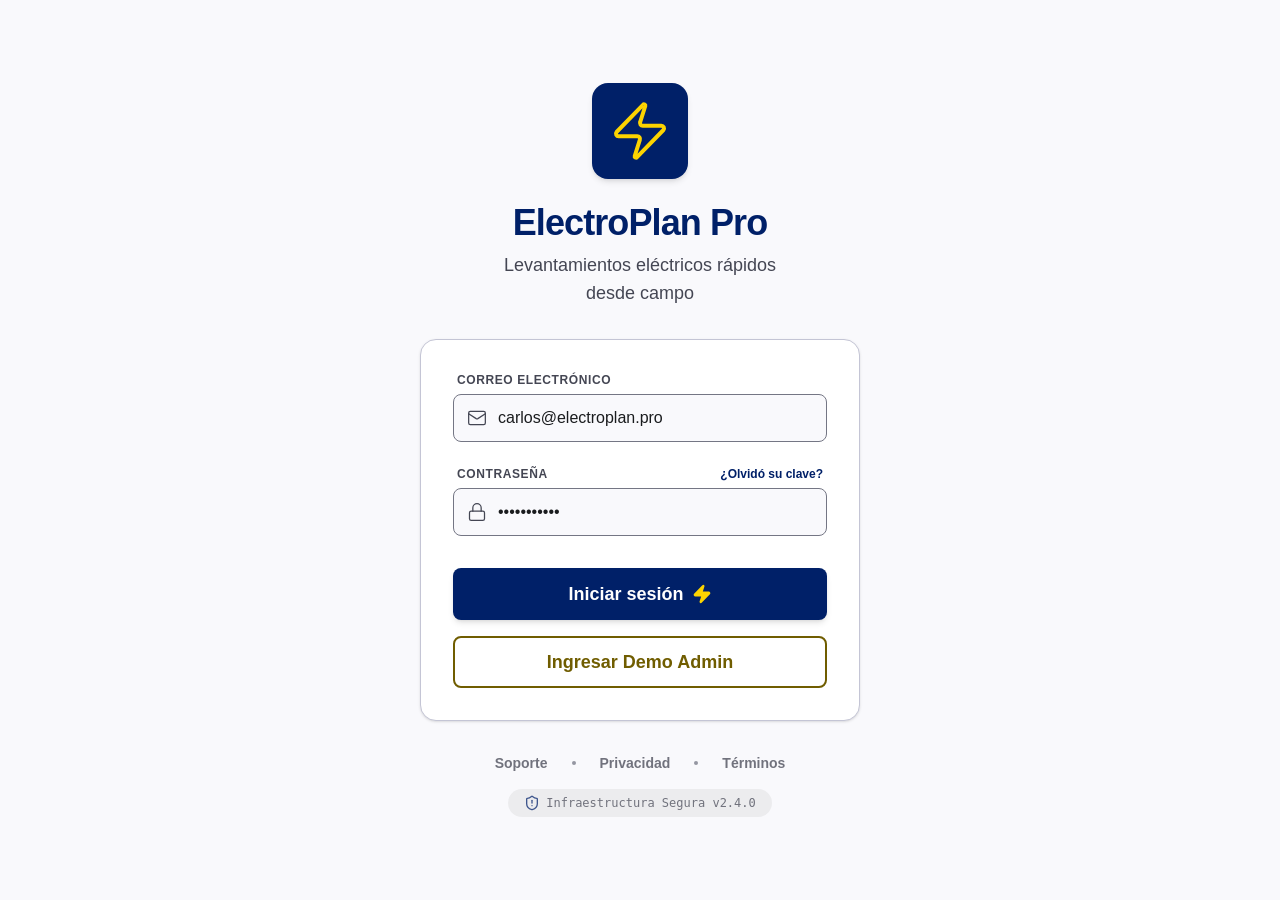
==== index.html @ 7a4cd55c "Release de la app ElectroPlan Pro" ====
<!doctype html>
<html lang="es">
  <head>
    <meta charset="UTF-8" />
    <!-- viewport-fit=cover: sin él, env(safe-area-inset-*) vale 0 y las barras
         inferiores quedan bajo el home indicator de iOS -->
    <meta name="viewport" content="width=device-width, initial-scale=1.0, viewport-fit=cover" />
    <title>ElectroPlan Pro - Levantamiento Eléctrico Profesional</title>
    <script type="module" crossorigin src="./assets/index-BvjW9hR8.js"></script>
    <link rel="stylesheet" crossorigin href="./assets/index-CsteroyW.css">
  </head>
  <body>
    <div id="root"></div>
  </body>
</html>
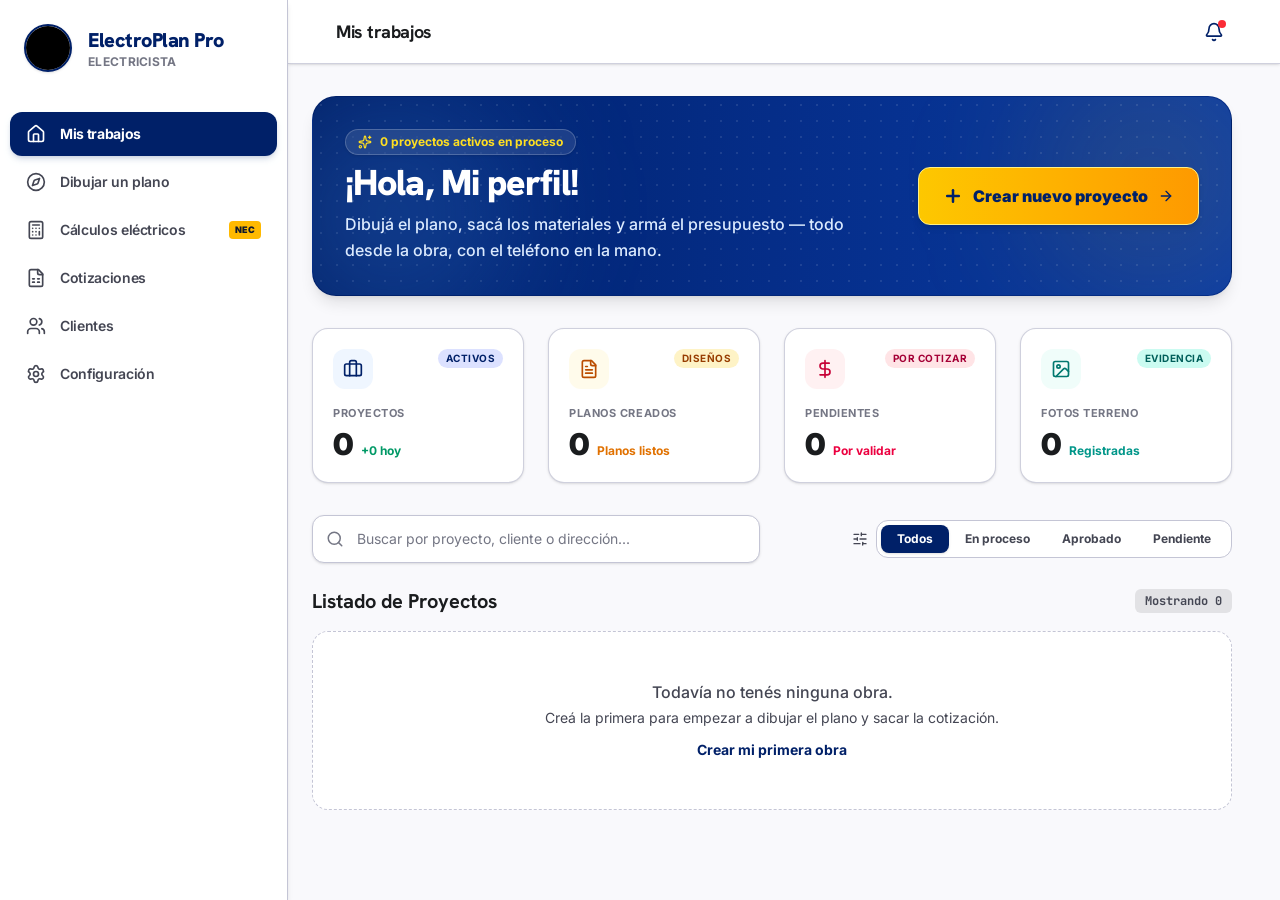
==== commit 25b98922: "Release de la app ElectroPlan Pro" ====
--- a/index.html
+++ b/index.html
@@ -6,8 +6,8 @@
          inferiores quedan bajo el home indicator de iOS -->
     <meta name="viewport" content="width=device-width, initial-scale=1.0, viewport-fit=cover" />
     <title>ElectroPlan Pro - Levantamiento Eléctrico Profesional</title>
-    <script type="module" crossorigin src="./assets/index-BvjW9hR8.js"></script>
-    <link rel="stylesheet" crossorigin href="./assets/index-CsteroyW.css">
+    <script type="module" crossorigin src="./assets/index-C8ZF38IG.js"></script>
+    <link rel="stylesheet" crossorigin href="./assets/index-DOyFuOej.css">
   </head>
   <body>
     <div id="root"></div>
--- a/assets/index-DOyFuOej.css
+++ b/assets/index-DOyFuOej.css
@@ -0,0 +1 @@
+@import"https://fonts.googleapis.com/css2?family=Inter:wght@400;500;600;700&family=Hanken+Grotesk:wght@400;500;600;700&family=JetBrains+Mono:wght@400;500;600&display=swap";/*! tailwindcss v4.3.3 | MIT License | https://tailwindcss.com */@layer properties{@supports (((-webkit-hyphens:none)) and (not (margin-trim:inline))) or ((-moz-orient:inline) and (not (color:rgb(from red r g b)))){*,:before,:after,::backdrop{--tw-translate-x:0;--tw-translate-y:0;--tw-translate-z:0;--tw-scale-x:1;--tw-scale-y:1;--tw-scale-z:1;--tw-rotate-x:initial;--tw-rotate-y:initial;--tw-rotate-z:initial;--tw-skew-x:initial;--tw-skew-y:initial;--tw-space-y-reverse:0;--tw-border-style:solid;--tw-gradient-position:initial;--tw-gradient-from:#0000;--tw-gradient-via:#0000;--tw-gradient-to:#0000;--tw-gradient-stops:initial;--tw-gradient-via-stops:initial;--tw-gradient-from-position:0%;--tw-gradient-via-position:50%;--tw-gradient-to-position:100%;--tw-leading:initial;--tw-font-weight:initial;--tw-tracking:initial;--tw-shadow:0 0 #0000;--tw-shadow-color:initial;--tw-shadow-alpha:100%;--tw-inset-shadow:0 0 #0000;--tw-inset-shadow-color:initial;--tw-inset-shadow-alpha:100%;--tw-ring-color:initial;--tw-ring-shadow:0 0 #0000;--tw-inset-ring-color:initial;--tw-inset-ring-shadow:0 0 #0000;--tw-ring-inset:initial;--tw-ring-offset-width:0px;--tw-ring-offset-color:#fff;--tw-ring-offset-shadow:0 0 #0000;--tw-blur:initial;--tw-brightness:initial;--tw-contrast:initial;--tw-grayscale:initial;--tw-hue-rotate:initial;--tw-invert:initial;--tw-opacity:initial;--tw-saturate:initial;--tw-sepia:initial;--tw-drop-shadow:initial;--tw-drop-shadow-color:initial;--tw-drop-shadow-alpha:100%;--tw-drop-shadow-size:initial;--tw-backdrop-blur:initial;--tw-backdrop-brightness:initial;--tw-backdrop-contrast:initial;--tw-backdrop-grayscale:initial;--tw-backdrop-hue-rotate:initial;--tw-backdrop-invert:initial;--tw-backdrop-opacity:initial;--tw-backdrop-saturate:initial;--tw-backdrop-sepia:initial;--tw-duration:initial}}}@layer theme{:root,:host{--font-sans:-apple-system, BlinkMacSystemFont, "Segoe UI", Roboto, "Helvetica Neue", "Noto Sans", Arial, sans-serif, "Apple Color Emoji", "Segoe UI Emoji", "Segoe UI Symbol", "Noto Color Emoji";--font-mono:"JetBrains Mono", monospace;--color-red-50:oklch(97.1% .013 17.38);--color-red-100:oklch(93.6% .032 17.717);--color-red-200:oklch(88.5% .062 18.334);--color-red-300:oklch(80.8% .114 19.571);--color-red-500:oklch(63.7% .237 25.331);--color-red-600:oklch(57.7% .245 27.325);--color-red-700:oklch(50.5% .213 27.518);--color-red-800:oklch(44.4% .177 26.899);--color-red-900:oklch(39.6% .141 25.723);--color-orange-50:oklch(98% .016 73.684);--color-amber-50:oklch(98.7% .022 95.277);--color-amber-100:oklch(96.2% .059 95.617);--color-amber-200:oklch(92.4% .12 95.746);--color-amber-300:oklch(87.9% .169 91.605);--color-amber-400:oklch(82.8% .189 84.429);--color-amber-500:oklch(76.9% .188 70.08);--color-amber-600:oklch(66.6% .179 58.318);--color-amber-700:oklch(55.5% .163 48.998);--color-amber-800:oklch(47.3% .137 46.201);--color-amber-900:oklch(41.4% .112 45.904);--color-yellow-50:oklch(98.7% .026 102.212);--color-yellow-100:oklch(97.3% .071 103.193);--color-yellow-200:oklch(94.5% .129 101.54);--color-yellow-300:oklch(90.5% .182 98.111);--color-yellow-400:oklch(85.2% .199 91.936);--color-yellow-500:oklch(79.5% .184 86.047);--color-yellow-600:oklch(68.1% .162 75.834);--color-yellow-700:oklch(55.4% .135 66.442);--color-yellow-800:oklch(47.6% .114 61.907);--color-emerald-50:oklch(97.9% .021 166.113);--color-emerald-100:oklch(95% .052 163.051);--color-emerald-200:oklch(90.5% .093 164.15);--color-emerald-300:oklch(84.5% .143 164.978);--color-emerald-400:oklch(76.5% .177 163.223);--color-emerald-500:oklch(69.6% .17 162.48);--color-emerald-600:oklch(59.6% .145 163.225);--color-emerald-700:oklch(50.8% .118 165.612);--color-emerald-800:oklch(43.2% .095 166.913);--color-emerald-900:oklch(37.8% .077 168.94);--color-teal-50:oklch(98.4% .014 180.72);--color-teal-100:oklch(95.3% .051 180.801);--color-teal-600:oklch(60% .118 184.704);--color-teal-700:oklch(51.1% .096 186.391);--color-teal-800:oklch(43.7% .078 188.216);--color-cyan-300:oklch(86.5% .127 207.078);--color-cyan-400:oklch(78.9% .154 211.53);--color-blue-50:oklch(97% .014 254.604);--color-blue-100:oklch(93.2% .032 255.585);--color-blue-200:oklch(88.2% .059 254.128);--color-blue-400:oklch(70.7% .165 254.624);--color-blue-500:oklch(62.3% .214 259.815);--color-blue-600:oklch(54.6% .245 262.881);--color-blue-700:oklch(48.8% .243 264.376);--color-blue-900:oklch(37.9% .146 265.522);--color-indigo-500:oklch(58.5% .233 277.117);--color-indigo-600:oklch(51.1% .262 276.966);--color-indigo-700:oklch(45.7% .24 277.023);--color-indigo-950:oklch(25.7% .09 281.288);--color-purple-50:oklch(97.7% .014 308.299);--color-purple-600:oklch(55.8% .288 302.321);--color-purple-700:oklch(49.6% .265 301.924);--color-rose-50:oklch(96.9% .015 12.422);--color-rose-100:oklch(94.1% .03 12.58);--color-rose-400:oklch(71.2% .194 13.428);--color-rose-600:oklch(58.6% .253 17.585);--color-rose-700:oklch(51.4% .222 16.935);--color-rose-800:oklch(45.5% .188 13.697);--color-slate-400:oklch(70.4% .04 256.788);--color-slate-500:oklch(55.4% .046 257.417);--color-slate-600:oklch(44.6% .043 257.281);--color-slate-700:oklch(37.2% .044 257.287);--color-slate-800:oklch(27.9% .041 260.031);--color-slate-900:oklch(20.8% .042 265.755);--color-gray-50:oklch(98.5% .002 247.839);--color-gray-100:oklch(96.7% .003 264.542);--color-gray-200:oklch(92.8% .006 264.531);--color-gray-300:oklch(87.2% .01 258.338);--color-gray-400:oklch(70.7% .022 261.325);--color-gray-500:oklch(55.1% .027 264.364);--color-gray-600:oklch(44.6% .03 256.802);--color-gray-700:oklch(37.3% .034 259.733);--color-gray-800:oklch(27.8% .033 256.848);--color-black:#000;--color-white:#fff;--spacing:.25rem;--container-xs:20rem;--container-sm:24rem;--container-md:28rem;--container-lg:32rem;--container-xl:36rem;--container-2xl:42rem;--container-3xl:48rem;--container-4xl:56rem;--container-5xl:64rem;--container-6xl:72rem;--text-xs:.75rem;--text-xs--line-height:calc(1 / .75);--text-sm:.875rem;--text-sm--line-height:calc(1.25 / .875);--text-base:1rem;--text-base--line-height: 1.5 ;--text-lg:1.125rem;--text-lg--line-height:calc(1.75 / 1.125);--text-xl:1.25rem;--text-xl--line-height:calc(1.75 / 1.25);--text-2xl:1.5rem;--text-2xl--line-height:calc(2 / 1.5);--text-3xl:1.875rem;--text-3xl--line-height: 1.2 ;--text-4xl:2.25rem;--text-4xl--line-height:calc(2.5 / 2.25);--font-weight-normal:400;--font-weight-medium:500;--font-weight-semibold:600;--font-weight-bold:700;--font-weight-extrabold:800;--font-weight-black:900;--tracking-tight:-.025em;--tracking-wide:.025em;--tracking-wider:.05em;--tracking-widest:.1em;--leading-tight:1.25;--leading-relaxed:1.625;--radius-md:.375rem;--radius-lg:.5rem;--radius-xl:.75rem;--radius-2xl:1rem;--radius-3xl:1.5rem;--animate-spin:spin 1s linear infinite;--animate-ping:ping 1s cubic-bezier(0, 0, .2, 1) infinite;--animate-pulse:pulse 2s cubic-bezier(.4, 0, .6, 1) infinite;--blur-md:12px;--blur-3xl:64px;--default-transition-duration:.15s;--default-transition-timing-function:cubic-bezier(.4, 0, .2, 1);--default-font-family:var(--font-sans);--default-mono-font-family:var(--font-mono);--font-headline:"Hanken Grotesk", "Inter", sans-serif;--font-body:"Inter", sans-serif}}@layer base{*,:after,:before,::backdrop{box-sizing:border-box;border:0 solid;margin:0;padding:0}::file-selector-button{box-sizing:border-box;border:0 solid;margin:0;padding:0}html,:host{-webkit-text-size-adjust:100%;-moz-tab-size:4;tab-size:4;line-height:1.5;font-family:var(--default-font-family,-apple-system, BlinkMacSystemFont, "Segoe UI", Roboto, "Helvetica Neue", "Noto Sans", Arial, sans-serif, "Apple Color Emoji", "Segoe UI Emoji", "Segoe UI Symbol", "Noto Color Emoji");font-feature-settings:var(--default-font-feature-settings,normal);font-variation-settings:var(--default-font-variation-settings,normal);-webkit-tap-highlight-color:transparent}hr{height:0;color:inherit;border-top-width:1px}abbr:where([title]){-webkit-text-decoration:underline dotted;text-decoration:underline dotted}h1,h2,h3,h4,h5,h6{font-size:inherit;font-weight:inherit}a{color:inherit;-webkit-text-decoration:inherit;text-decoration:inherit}b,strong{font-weight:bolder}code,kbd,samp,pre{font-family:var(--default-mono-font-family,ui-monospace, SFMono-Regular, Menlo, Monaco, Consolas, "Liberation Mono", "Courier New", monospace);font-feature-settings:var(--default-mono-font-feature-settings,normal);font-variation-settings:var(--default-mono-font-variation-settings,normal);font-size:1em}small{font-size:80%}sub,sup{vertical-align:baseline;font-size:75%;line-height:0;position:relative}sub{bottom:-.25em}sup{top:-.5em}table{text-indent:0;border-color:inherit;border-collapse:collapse}:-moz-focusring:where(:not(iframe)){outline:auto}progress{vertical-align:baseline}summary{display:list-item}ol,ul,menu{list-style:none}img,svg,video,canvas,audio,iframe,embed,object{vertical-align:middle;display:block}img,video{max-width:100%;height:auto}button,input,select,optgroup,textarea{font:inherit;font-feature-settings:inherit;font-variation-settings:inherit;letter-spacing:inherit;color:inherit;opacity:1;background-color:#0000;border-radius:0}::file-selector-button{font:inherit;font-feature-settings:inherit;font-variation-settings:inherit;letter-spacing:inherit;color:inherit;opacity:1;background-color:#0000;border-radius:0}:where(select:is([multiple],[size])) optgroup{font-weight:bolder}:where(select:is([multiple],[size])) optgroup option{padding-inline-start:20px}::file-selector-button{margin-inline-end:4px}::placeholder{opacity:1}@supports (not ((-webkit-appearance:-apple-pay-button))) or (contain-intrinsic-size:1px){::placeholder{color:currentColor}@supports (color:color-mix(in lab,red,red)){::placeholder{color:color-mix(in oklab,currentcolor 50%,transparent)}}}textarea{resize:vertical}::-webkit-search-decoration{-webkit-appearance:none}::-webkit-date-and-time-value{min-height:1lh;text-align:inherit}::-webkit-datetime-edit{display:inline-flex}::-webkit-datetime-edit-fields-wrapper{padding:0}::-webkit-datetime-edit{padding-block:0}::-webkit-datetime-edit-year-field{padding-block:0}::-webkit-datetime-edit-month-field{padding-block:0}::-webkit-datetime-edit-day-field{padding-block:0}::-webkit-datetime-edit-hour-field{padding-block:0}::-webkit-datetime-edit-minute-field{padding-block:0}::-webkit-datetime-edit-second-field{padding-block:0}::-webkit-datetime-edit-millisecond-field{padding-block:0}::-webkit-datetime-edit-meridiem-field{padding-block:0}::-webkit-calendar-picker-indicator{line-height:1}:-moz-ui-invalid{box-shadow:none}button,input:where([type=button],[type=reset],[type=submit]){-webkit-appearance:button;-moz-appearance:button;appearance:button}::file-selector-button{-webkit-appearance:button;-moz-appearance:button;appearance:button}::-webkit-inner-spin-button{height:auto}::-webkit-outer-spin-button{height:auto}[hidden]:where(:not([hidden=until-found])){display:none!important}}@layer components;@layer utilities{.pointer-events-none{pointer-events:none}.invisible{visibility:hidden}.visible{visibility:visible}.absolute{position:absolute}.fixed{position:fixed}.relative{position:relative}.static{position:static}.-inset-3{inset:calc(var(--spacing) * -3)}.inset-0{top:0;right:0;bottom:0;left:0}.-top-4{top:calc(var(--spacing) * -4)}.-top-12{top:calc(var(--spacing) * -12)}.top-0{top:0}.top-1\.5{top:calc(var(--spacing) * 1.5)}.top-1\/2{top:50%}.top-2{top:calc(var(--spacing) * 2)}.top-2\.5{top:calc(var(--spacing) * 2.5)}.top-4{top:calc(var(--spacing) * 4)}.top-6{top:calc(var(--spacing) * 6)}.top-13{top:calc(var(--spacing) * 13)}.top-20{top:calc(var(--spacing) * 20)}.-right-12{right:calc(var(--spacing) * -12)}.right-0{right:0}.right-1\.5{right:calc(var(--spacing) * 1.5)}.right-2\.5{right:calc(var(--spacing) * 2.5)}.right-3{right:calc(var(--spacing) * 3)}.right-4{right:calc(var(--spacing) * 4)}.right-6{right:calc(var(--spacing) * 6)}.-bottom-12{bottom:calc(var(--spacing) * -12)}.bottom-0{bottom:0}.bottom-2{bottom:calc(var(--spacing) * 2)}.bottom-4{bottom:calc(var(--spacing) * 4)}.bottom-6{bottom:calc(var(--spacing) * 6)}.-left-12{left:calc(var(--spacing) * -12)}.left-0{left:0}.left-1\/2{left:50%}.left-2{left:calc(var(--spacing) * 2)}.left-3{left:calc(var(--spacing) * 3)}.left-3\.5{left:calc(var(--spacing) * 3.5)}.left-4{left:calc(var(--spacing) * 4)}.left-6{left:calc(var(--spacing) * 6)}.left-\[60\%\]{left:60%}.z-10{z-index:10}.z-20{z-index:20}.z-30{z-index:30}.z-40{z-index:40}.z-50{z-index:50}.z-\[60\]{z-index:60}.z-\[70\]{z-index:70}.z-\[75\]{z-index:75}.z-\[80\]{z-index:80}.container{width:100%}@media(min-width:40rem){.container{max-width:40rem}}@media(min-width:48rem){.container{max-width:48rem}}@media(min-width:64rem){.container{max-width:64rem}}@media(min-width:80rem){.container{max-width:80rem}}@media(min-width:96rem){.container{max-width:96rem}}.mx-1{margin-inline:var(--spacing)}.mx-2{margin-inline:calc(var(--spacing) * 2)}.mx-auto{margin-inline:auto}.my-1{margin-block:var(--spacing)}.my-6{margin-block:calc(var(--spacing) * 6)}.my-12{margin-block:calc(var(--spacing) * 12)}.-mt-2\.5{margin-top:calc(var(--spacing) * -2.5)}.-mt-4{margin-top:calc(var(--spacing) * -4)}.mt-0\.5{margin-top:calc(var(--spacing) * .5)}.mt-1{margin-top:var(--spacing)}.mt-2{margin-top:calc(var(--spacing) * 2)}.mt-3{margin-top:calc(var(--spacing) * 3)}.mt-4{margin-top:calc(var(--spacing) * 4)}.mt-5{margin-top:calc(var(--spacing) * 5)}.mt-6{margin-top:calc(var(--spacing) * 6)}.mt-16{margin-top:calc(var(--spacing) * 16)}.mb-1{margin-bottom:var(--spacing)}.mb-1\.5{margin-bottom:calc(var(--spacing) * 1.5)}.mb-2{margin-bottom:calc(var(--spacing) * 2)}.mb-2\.5{margin-bottom:calc(var(--spacing) * 2.5)}.mb-3{margin-bottom:calc(var(--spacing) * 3)}.mb-4{margin-bottom:calc(var(--spacing) * 4)}.mb-6{margin-bottom:calc(var(--spacing) * 6)}.mb-8{margin-bottom:calc(var(--spacing) * 8)}.-ml-2\.5{margin-left:calc(var(--spacing) * -2.5)}.-ml-4{margin-left:calc(var(--spacing) * -4)}.ml-1{margin-left:var(--spacing)}.ml-1\.5{margin-left:calc(var(--spacing) * 1.5)}.ml-2{margin-left:calc(var(--spacing) * 2)}.ml-auto{margin-left:auto}.line-clamp-1{-webkit-line-clamp:1;-webkit-box-orient:vertical;display:-webkit-box;overflow:hidden}.block{display:block}.flex{display:flex}.grid{display:grid}.hidden{display:none}.inline-flex{display:inline-flex}.table{display:table}.h-1{height:var(--spacing)}.h-2{height:calc(var(--spacing) * 2)}.h-2\.5{height:calc(var(--spacing) * 2.5)}.h-3{height:calc(var(--spacing) * 3)}.h-3\.5{height:calc(var(--spacing) * 3.5)}.h-4{height:calc(var(--spacing) * 4)}.h-4\.5{height:calc(var(--spacing) * 4.5)}.h-5{height:calc(var(--spacing) * 5)}.h-6{height:calc(var(--spacing) * 6)}.h-7{height:calc(var(--spacing) * 7)}.h-8{height:calc(var(--spacing) * 8)}.h-9{height:calc(var(--spacing) * 9)}.h-10{height:calc(var(--spacing) * 10)}.h-11{height:calc(var(--spacing) * 11)}.h-12{height:calc(var(--spacing) * 12)}.h-14{height:calc(var(--spacing) * 14)}.h-16{height:calc(var(--spacing) * 16)}.h-20{height:calc(var(--spacing) * 20)}.h-40{height:calc(var(--spacing) * 40)}.h-44{height:calc(var(--spacing) * 44)}.h-56{height:calc(var(--spacing) * 56)}.h-64{height:calc(var(--spacing) * 64)}.h-80{height:calc(var(--spacing) * 80)}.h-\[1px\]{height:1px}.h-\[3px\]{height:3px}.h-\[350px\]{height:350px}.h-\[calc\(100vh-180px\)\]{height:calc(100vh - 180px)}.h-full{height:100%}.max-h-72{max-height:calc(var(--spacing) * 72)}.max-h-\[76dvh\]{max-height:76dvh}.min-h-\[32px\]{min-height:32px}.min-h-\[44px\]{min-height:44px}.min-h-\[48px\]{min-height:48px}.min-h-\[400px\]{min-height:400px}.min-h-\[420px\]{min-height:420px}.min-h-\[520px\]{min-height:520px}.min-h-\[580px\]{min-height:580px}.min-h-\[calc\(100vh-6rem\)\]{min-height:calc(100vh - 6rem)}.min-h-screen{min-height:100vh}.w-0\.5{width:calc(var(--spacing) * .5)}.w-1{width:var(--spacing)}.w-2{width:calc(var(--spacing) * 2)}.w-3{width:calc(var(--spacing) * 3)}.w-3\.5{width:calc(var(--spacing) * 3.5)}.w-4{width:calc(var(--spacing) * 4)}.w-4\.5{width:calc(var(--spacing) * 4.5)}.w-5{width:calc(var(--spacing) * 5)}.w-6{width:calc(var(--spacing) * 6)}.w-7{width:calc(var(--spacing) * 7)}.w-8{width:calc(var(--spacing) * 8)}.w-10{width:calc(var(--spacing) * 10)}.w-11{width:calc(var(--spacing) * 11)}.w-12{width:calc(var(--spacing) * 12)}.w-16{width:calc(var(--spacing) * 16)}.w-20{width:calc(var(--spacing) * 20)}.w-24{width:calc(var(--spacing) * 24)}.w-28{width:calc(var(--spacing) * 28)}.w-32{width:calc(var(--spacing) * 32)}.w-40{width:calc(var(--spacing) * 40)}.w-44{width:calc(var(--spacing) * 44)}.w-64{width:calc(var(--spacing) * 64)}.w-72{width:calc(var(--spacing) * 72)}.w-80{width:calc(var(--spacing) * 80)}.w-\[88\%\]{width:88%}.w-\[92\%\]{width:92%}.w-\[450px\]{width:450px}.w-full{width:100%}.w-px{width:1px}.max-w-2xl{max-width:var(--container-2xl)}.max-w-3xl{max-width:var(--container-3xl)}.max-w-4xl{max-width:var(--container-4xl)}.max-w-5xl{max-width:var(--container-5xl)}.max-w-6xl{max-width:var(--container-6xl)}.max-w-\[45vw\]{max-width:45vw}.max-w-\[220px\]{max-width:220px}.max-w-full{max-width:100%}.max-w-lg{max-width:var(--container-lg)}.max-w-md{max-width:var(--container-md)}.max-w-sm{max-width:var(--container-sm)}.max-w-xl{max-width:var(--container-xl)}.max-w-xs{max-width:var(--container-xs)}.min-w-0{min-width:0}.min-w-\[200px\]{min-width:200px}.min-w-\[240px\]{min-width:240px}.min-w-\[420px\]{min-width:420px}.min-w-\[560px\]{min-width:560px}.min-w-max{min-width:max-content}.flex-1{flex:1}.flex-shrink-0,.shrink-0{flex-shrink:0}.border-collapse{border-collapse:collapse}.-translate-x-1\/2{--tw-translate-x: -50% ;translate:var(--tw-translate-x) var(--tw-translate-y)}.-translate-y-1\/2{--tw-translate-y: -50% ;translate:var(--tw-translate-x) var(--tw-translate-y)}.translate-y-full{--tw-translate-y:100%;translate:var(--tw-translate-x) var(--tw-translate-y)}.scale-110{--tw-scale-x:110%;--tw-scale-y:110%;--tw-scale-z:110%;scale:var(--tw-scale-x) var(--tw-scale-y)}.scale-125{--tw-scale-x:125%;--tw-scale-y:125%;--tw-scale-z:125%;scale:var(--tw-scale-x) var(--tw-scale-y)}.-rotate-90{rotate:-90deg}.transform{transform:var(--tw-rotate-x,) var(--tw-rotate-y,) var(--tw-rotate-z,) var(--tw-skew-x,) var(--tw-skew-y,)}.animate-ping{animation:var(--animate-ping)}.animate-pulse{animation:var(--animate-pulse)}.animate-spin{animation:var(--animate-spin)}.cursor-default{cursor:default}.cursor-pointer{cursor:pointer}.resize{resize:both}.list-inside{list-style-position:inside}.list-disc{list-style-type:disc}.appearance-none{-webkit-appearance:none;-moz-appearance:none;appearance:none}.grid-cols-1{grid-template-columns:repeat(1,minmax(0,1fr))}.grid-cols-2{grid-template-columns:repeat(2,minmax(0,1fr))}.flex-col{flex-direction:column}.flex-wrap{flex-wrap:wrap}.items-baseline{align-items:baseline}.items-center{align-items:center}.items-end{align-items:flex-end}.items-start{align-items:flex-start}.justify-around{justify-content:space-around}.justify-between{justify-content:space-between}.justify-center{justify-content:center}.justify-end{justify-content:flex-end}.gap-1{gap:var(--spacing)}.gap-1\.5{gap:calc(var(--spacing) * 1.5)}.gap-2{gap:calc(var(--spacing) * 2)}.gap-2\.5{gap:calc(var(--spacing) * 2.5)}.gap-3{gap:calc(var(--spacing) * 3)}.gap-3\.5{gap:calc(var(--spacing) * 3.5)}.gap-4{gap:calc(var(--spacing) * 4)}.gap-5{gap:calc(var(--spacing) * 5)}.gap-6{gap:calc(var(--spacing) * 6)}.gap-8{gap:calc(var(--spacing) * 8)}:where(.space-y-0\.5>:not(:last-child)){--tw-space-y-reverse:0;margin-block-start:calc(calc(var(--spacing) * .5) * var(--tw-space-y-reverse));margin-block-end:calc(calc(var(--spacing) * .5) * calc(1 - var(--tw-space-y-reverse)))}:where(.space-y-1>:not(:last-child)){--tw-space-y-reverse:0;margin-block-start:calc(var(--spacing) * var(--tw-space-y-reverse));margin-block-end:calc(var(--spacing) * calc(1 - var(--tw-space-y-reverse)))}:where(.space-y-1\.5>:not(:last-child)){--tw-space-y-reverse:0;margin-block-start:calc(calc(var(--spacing) * 1.5) * var(--tw-space-y-reverse));margin-block-end:calc(calc(var(--spacing) * 1.5) * calc(1 - var(--tw-space-y-reverse)))}:where(.space-y-2>:not(:last-child)){--tw-space-y-reverse:0;margin-block-start:calc(calc(var(--spacing) * 2) * var(--tw-space-y-reverse));margin-block-end:calc(calc(var(--spacing) * 2) * calc(1 - var(--tw-space-y-reverse)))}:where(.space-y-3>:not(:last-child)){--tw-space-y-reverse:0;margin-block-start:calc(calc(var(--spacing) * 3) * var(--tw-space-y-reverse));margin-block-end:calc(calc(var(--spacing) * 3) * calc(1 - var(--tw-space-y-reverse)))}:where(.space-y-4>:not(:last-child)){--tw-space-y-reverse:0;margin-block-start:calc(calc(var(--spacing) * 4) * var(--tw-space-y-reverse));margin-block-end:calc(calc(var(--spacing) * 4) * calc(1 - var(--tw-space-y-reverse)))}:where(.space-y-5>:not(:last-child)){--tw-space-y-reverse:0;margin-block-start:calc(calc(var(--spacing) * 5) * var(--tw-space-y-reverse));margin-block-end:calc(calc(var(--spacing) * 5) * calc(1 - var(--tw-space-y-reverse)))}:where(.space-y-6>:not(:last-child)){--tw-space-y-reverse:0;margin-block-start:calc(calc(var(--spacing) * 6) * var(--tw-space-y-reverse));margin-block-end:calc(calc(var(--spacing) * 6) * calc(1 - var(--tw-space-y-reverse)))}.gap-x-3{column-gap:calc(var(--spacing) * 3)}.gap-x-8{column-gap:calc(var(--spacing) * 8)}.gap-y-1{row-gap:var(--spacing)}.gap-y-2{row-gap:calc(var(--spacing) * 2)}.self-end{align-self:flex-end}.truncate{text-overflow:ellipsis;white-space:nowrap;overflow:hidden}.overflow-hidden{overflow:hidden}.overflow-x-auto{overflow-x:auto}.overflow-x-hidden{overflow-x:hidden}.overflow-y-auto{overflow-y:auto}.rounded{border-radius:.25rem}.rounded-2xl{border-radius:var(--radius-2xl)}.rounded-3xl{border-radius:var(--radius-3xl)}.rounded-full{border-radius:3.40282e38px}.rounded-lg{border-radius:var(--radius-lg)}.rounded-md{border-radius:var(--radius-md)}.rounded-xl{border-radius:var(--radius-xl)}.rounded-t-xl{border-top-left-radius:var(--radius-xl);border-top-right-radius:var(--radius-xl)}.rounded-b-2xl{border-bottom-right-radius:var(--radius-2xl);border-bottom-left-radius:var(--radius-2xl)}.border{border-style:var(--tw-border-style);border-width:1px}.border-0{border-style:var(--tw-border-style);border-width:0}.border-2{border-style:var(--tw-border-style);border-width:2px}.border-8{border-style:var(--tw-border-style);border-width:8px}.border-t{border-top-style:var(--tw-border-style);border-top-width:1px}.border-t-2{border-top-style:var(--tw-border-style);border-top-width:2px}.border-r{border-right-style:var(--tw-border-style);border-right-width:1px}.border-r-2{border-right-style:var(--tw-border-style);border-right-width:2px}.border-b{border-bottom-style:var(--tw-border-style);border-bottom-width:1px}.border-b-2{border-bottom-style:var(--tw-border-style);border-bottom-width:2px}.border-l{border-left-style:var(--tw-border-style);border-left-width:1px}.border-l-4{border-left-style:var(--tw-border-style);border-left-width:4px}.border-dashed{--tw-border-style:dashed;border-style:dashed}.border-\[\#1e3a8a\]{border-color:#1e3a8a}.border-\[\#1e40af\]\/30{border-color:#1e40af4d}.border-\[\#002068\]{border-color:#002068}.border-\[\#002068\]\/10{border-color:#0020681a}.border-\[\#002068\]\/50{border-color:#00206880}.border-\[\#003399\]{border-color:#039}.border-\[\#747684\]{border-color:#747684}.border-\[\#747684\]\/50{border-color:#74768480}.border-\[\#c4c5d5\]{border-color:#c4c5d5}.border-\[\#c4c5d5\]\/20{border-color:#c4c5d533}.border-\[\#c4c5d5\]\/30{border-color:#c4c5d54d}.border-\[\#c4c5d5\]\/40{border-color:#c4c5d566}.border-\[\#c4c5d5\]\/50{border-color:#c4c5d580}.border-\[\#c4c5d5\]\/60{border-color:#c4c5d599}.border-\[\#c4c5d5\]\/80{border-color:#c4c5d5cc}.border-\[\#e8e8ea\]{border-color:#e8e8ea}.border-\[\#ffe16d\]{border-color:#ffe16d}.border-amber-200{border-color:var(--color-amber-200)}.border-amber-300{border-color:var(--color-amber-300)}.border-amber-400{border-color:var(--color-amber-400)}.border-amber-400\/80{border-color:#fcbb00cc}@supports (color:color-mix(in lab,red,red)){.border-amber-400\/80{border-color:color-mix(in oklab,var(--color-amber-400) 80%,transparent)}}.border-amber-700{border-color:var(--color-amber-700)}.border-blue-200{border-color:var(--color-blue-200)}.border-blue-400{border-color:var(--color-blue-400)}.border-blue-400\/40{border-color:#54a2ff66}@supports (color:color-mix(in lab,red,red)){.border-blue-400\/40{border-color:color-mix(in oklab,var(--color-blue-400) 40%,transparent)}}.border-blue-700{border-color:var(--color-blue-700)}.border-blue-900{border-color:var(--color-blue-900)}.border-cyan-400{border-color:var(--color-cyan-400)}.border-emerald-200{border-color:var(--color-emerald-200)}.border-emerald-300{border-color:var(--color-emerald-300)}.border-emerald-400{border-color:var(--color-emerald-400)}.border-gray-100{border-color:var(--color-gray-100)}.border-gray-200{border-color:var(--color-gray-200)}.border-gray-300{border-color:var(--color-gray-300)}.border-gray-700{border-color:var(--color-gray-700)}.border-gray-800{border-color:var(--color-gray-800)}.border-indigo-500\/10{border-color:#625fff1a}@supports (color:color-mix(in lab,red,red)){.border-indigo-500\/10{border-color:color-mix(in oklab,var(--color-indigo-500) 10%,transparent)}}.border-indigo-500\/20{border-color:#625fff33}@supports (color:color-mix(in lab,red,red)){.border-indigo-500\/20{border-color:color-mix(in oklab,var(--color-indigo-500) 20%,transparent)}}.border-indigo-500\/50{border-color:#625fff80}@supports (color:color-mix(in lab,red,red)){.border-indigo-500\/50{border-color:color-mix(in oklab,var(--color-indigo-500) 50%,transparent)}}.border-indigo-700{border-color:var(--color-indigo-700)}.border-purple-600{border-color:var(--color-purple-600)}.border-red-200{border-color:var(--color-red-200)}.border-red-300{border-color:var(--color-red-300)}.border-rose-400{border-color:var(--color-rose-400)}.border-slate-500{border-color:var(--color-slate-500)}.border-slate-600{border-color:var(--color-slate-600)}.border-slate-700{border-color:var(--color-slate-700)}.border-slate-700\/50{border-color:#31415880}@supports (color:color-mix(in lab,red,red)){.border-slate-700\/50{border-color:color-mix(in oklab,var(--color-slate-700) 50%,transparent)}}.border-transparent{border-color:#0000}.border-white\/5{border-color:#ffffff0d}@supports (color:color-mix(in lab,red,red)){.border-white\/5{border-color:color-mix(in oklab,var(--color-white) 5%,transparent)}}.border-white\/10{border-color:#ffffff1a}@supports (color:color-mix(in lab,red,red)){.border-white\/10{border-color:color-mix(in oklab,var(--color-white) 10%,transparent)}}.border-white\/20{border-color:#fff3}@supports (color:color-mix(in lab,red,red)){.border-white\/20{border-color:color-mix(in oklab,var(--color-white) 20%,transparent)}}.border-yellow-200{border-color:var(--color-yellow-200)}.border-yellow-400{border-color:var(--color-yellow-400)}.border-yellow-500{border-color:var(--color-yellow-500)}.border-yellow-600{border-color:var(--color-yellow-600)}.border-l-amber-500{border-left-color:var(--color-amber-500)}.border-l-emerald-500{border-left-color:var(--color-emerald-500)}.border-l-gray-400{border-left-color:var(--color-gray-400)}.bg-\[\#0d1527\]{background-color:#0d1527}.bg-\[\#1a1c1e\]{background-color:#1a1c1e}.bg-\[\#2f3133\]{background-color:#2f3133}.bg-\[\#002068\]{background-color:#002068}.bg-\[\#002068\]\/5{background-color:#0020680d}.bg-\[\#002068\]\/15{background-color:#00206826}.bg-\[\#003399\]{background-color:#039}.bg-\[\#dce1ff\]{background-color:#dce1ff}.bg-\[\#e2e2e5\]{background-color:#e2e2e5}.bg-\[\#eeeef0\]{background-color:#eeeef0}.bg-\[\#eef1fb\]{background-color:#eef1fb}.bg-\[\#f3f3f6\]{background-color:#f3f3f6}.bg-\[\#f9f9fc\]{background-color:#f9f9fc}.bg-\[\#fcd400\]{background-color:#fcd400}.bg-\[\#ffc300\]{background-color:#ffc300}.bg-\[\#ffe16d\]{background-color:#ffe16d}.bg-\[\#ffe16d\]\/30{background-color:#ffe16d4d}.bg-amber-50{background-color:var(--color-amber-50)}.bg-amber-100{background-color:var(--color-amber-100)}.bg-amber-400{background-color:var(--color-amber-400)}.bg-amber-500{background-color:var(--color-amber-500)}.bg-black\/40{background-color:#0006}@supports (color:color-mix(in lab,red,red)){.bg-black\/40{background-color:color-mix(in oklab,var(--color-black) 40%,transparent)}}.bg-black\/60{background-color:#0009}@supports (color:color-mix(in lab,red,red)){.bg-black\/60{background-color:color-mix(in oklab,var(--color-black) 60%,transparent)}}.bg-blue-50{background-color:var(--color-blue-50)}.bg-blue-50\/60{background-color:#eff6ff99}@supports (color:color-mix(in lab,red,red)){.bg-blue-50\/60{background-color:color-mix(in oklab,var(--color-blue-50) 60%,transparent)}}.bg-blue-400\/20{background-color:#54a2ff33}@supports (color:color-mix(in lab,red,red)){.bg-blue-400\/20{background-color:color-mix(in oklab,var(--color-blue-400) 20%,transparent)}}.bg-blue-600{background-color:var(--color-blue-600)}.bg-blue-900\/80{background-color:#1c398ecc}@supports (color:color-mix(in lab,red,red)){.bg-blue-900\/80{background-color:color-mix(in oklab,var(--color-blue-900) 80%,transparent)}}.bg-cyan-300{background-color:var(--color-cyan-300)}.bg-cyan-400\/10{background-color:#00d2ef1a}@supports (color:color-mix(in lab,red,red)){.bg-cyan-400\/10{background-color:color-mix(in oklab,var(--color-cyan-400) 10%,transparent)}}.bg-emerald-50{background-color:var(--color-emerald-50)}.bg-emerald-50\/60{background-color:#ecfdf599}@supports (color:color-mix(in lab,red,red)){.bg-emerald-50\/60{background-color:color-mix(in oklab,var(--color-emerald-50) 60%,transparent)}}.bg-emerald-100{background-color:var(--color-emerald-100)}.bg-emerald-500{background-color:var(--color-emerald-500)}.bg-emerald-700{background-color:var(--color-emerald-700)}.bg-gray-50{background-color:var(--color-gray-50)}.bg-gray-100{background-color:var(--color-gray-100)}.bg-gray-200{background-color:var(--color-gray-200)}.bg-gray-300{background-color:var(--color-gray-300)}.bg-indigo-600{background-color:var(--color-indigo-600)}.bg-indigo-950\/5{background-color:#1e1a4d0d}@supports (color:color-mix(in lab,red,red)){.bg-indigo-950\/5{background-color:color-mix(in oklab,var(--color-indigo-950) 5%,transparent)}}.bg-indigo-950\/10{background-color:#1e1a4d1a}@supports (color:color-mix(in lab,red,red)){.bg-indigo-950\/10{background-color:color-mix(in oklab,var(--color-indigo-950) 10%,transparent)}}.bg-indigo-950\/20{background-color:#1e1a4d33}@supports (color:color-mix(in lab,red,red)){.bg-indigo-950\/20{background-color:color-mix(in oklab,var(--color-indigo-950) 20%,transparent)}}.bg-purple-50{background-color:var(--color-purple-50)}.bg-red-50{background-color:var(--color-red-50)}.bg-red-500{background-color:var(--color-red-500)}.bg-red-600{background-color:var(--color-red-600)}.bg-rose-50{background-color:var(--color-rose-50)}.bg-rose-100{background-color:var(--color-rose-100)}.bg-rose-600{background-color:var(--color-rose-600)}.bg-slate-400\/40{background-color:#90a1b966}@supports (color:color-mix(in lab,red,red)){.bg-slate-400\/40{background-color:color-mix(in oklab,var(--color-slate-400) 40%,transparent)}}.bg-slate-700{background-color:var(--color-slate-700)}.bg-slate-800{background-color:var(--color-slate-800)}.bg-slate-800\/20{background-color:#1d293d33}@supports (color:color-mix(in lab,red,red)){.bg-slate-800\/20{background-color:color-mix(in oklab,var(--color-slate-800) 20%,transparent)}}.bg-slate-900{background-color:var(--color-slate-900)}.bg-slate-900\/40{background-color:#0f172b66}@supports (color:color-mix(in lab,red,red)){.bg-slate-900\/40{background-color:color-mix(in oklab,var(--color-slate-900) 40%,transparent)}}.bg-slate-900\/80{background-color:#0f172bcc}@supports (color:color-mix(in lab,red,red)){.bg-slate-900\/80{background-color:color-mix(in oklab,var(--color-slate-900) 80%,transparent)}}.bg-slate-900\/90{background-color:#0f172be6}@supports (color:color-mix(in lab,red,red)){.bg-slate-900\/90{background-color:color-mix(in oklab,var(--color-slate-900) 90%,transparent)}}.bg-teal-50{background-color:var(--color-teal-50)}.bg-teal-100{background-color:var(--color-teal-100)}.bg-white{background-color:var(--color-white)}.bg-white\/10{background-color:#ffffff1a}@supports (color:color-mix(in lab,red,red)){.bg-white\/10{background-color:color-mix(in oklab,var(--color-white) 10%,transparent)}}.bg-yellow-50{background-color:var(--color-yellow-50)}.bg-yellow-100{background-color:var(--color-yellow-100)}.bg-yellow-300{background-color:var(--color-yellow-300)}.bg-yellow-400{background-color:var(--color-yellow-400)}.bg-yellow-400\/10{background-color:#fac8001a}@supports (color:color-mix(in lab,red,red)){.bg-yellow-400\/10{background-color:color-mix(in oklab,var(--color-yellow-400) 10%,transparent)}}.bg-yellow-400\/20{background-color:#fac80033}@supports (color:color-mix(in lab,red,red)){.bg-yellow-400\/20{background-color:color-mix(in oklab,var(--color-yellow-400) 20%,transparent)}}.bg-yellow-600{background-color:var(--color-yellow-600)}.bg-gradient-to-br{--tw-gradient-position:to bottom right in oklab;background-image:linear-gradient(var(--tw-gradient-stops))}.bg-gradient-to-r{--tw-gradient-position:to right in oklab;background-image:linear-gradient(var(--tw-gradient-stops))}.bg-gradient-to-t{--tw-gradient-position:to top in oklab;background-image:linear-gradient(var(--tw-gradient-stops))}.from-\[\#0d1527\]{--tw-gradient-from:#0d1527;--tw-gradient-stops:var(--tw-gradient-via-stops,var(--tw-gradient-position), var(--tw-gradient-from) var(--tw-gradient-from-position), var(--tw-gradient-to) var(--tw-gradient-to-position))}.from-\[\#1a1c1e\]\/80{--tw-gradient-from:oklab(22.5151% -.0018445 -.00457628/.8);--tw-gradient-stops:var(--tw-gradient-via-stops,var(--tw-gradient-position), var(--tw-gradient-from) var(--tw-gradient-from-position), var(--tw-gradient-to) var(--tw-gradient-to-position))}.from-\[\#002068\]{--tw-gradient-from:#002068;--tw-gradient-stops:var(--tw-gradient-via-stops,var(--tw-gradient-position), var(--tw-gradient-from) var(--tw-gradient-from-position), var(--tw-gradient-to) var(--tw-gradient-to-position))}.from-amber-50{--tw-gradient-from:var(--color-amber-50);--tw-gradient-stops:var(--tw-gradient-via-stops,var(--tw-gradient-position), var(--tw-gradient-from) var(--tw-gradient-from-position), var(--tw-gradient-to) var(--tw-gradient-to-position))}.from-yellow-400{--tw-gradient-from:var(--color-yellow-400);--tw-gradient-stops:var(--tw-gradient-via-stops,var(--tw-gradient-position), var(--tw-gradient-from) var(--tw-gradient-from-position), var(--tw-gradient-to) var(--tw-gradient-to-position))}.via-\[\#052d88\]{--tw-gradient-via:#052d88;--tw-gradient-via-stops:var(--tw-gradient-position), var(--tw-gradient-from) var(--tw-gradient-from-position), var(--tw-gradient-via) var(--tw-gradient-via-position), var(--tw-gradient-to) var(--tw-gradient-to-position);--tw-gradient-stops:var(--tw-gradient-via-stops)}.via-transparent{--tw-gradient-via:transparent;--tw-gradient-via-stops:var(--tw-gradient-position), var(--tw-gradient-from) var(--tw-gradient-from-position), var(--tw-gradient-via) var(--tw-gradient-via-position), var(--tw-gradient-to) var(--tw-gradient-to-position);--tw-gradient-stops:var(--tw-gradient-via-stops)}.to-\[\#0a3ca6\]{--tw-gradient-to:#0a3ca6;--tw-gradient-stops:var(--tw-gradient-via-stops,var(--tw-gradient-position), var(--tw-gradient-from) var(--tw-gradient-from-position), var(--tw-gradient-to) var(--tw-gradient-to-position))}.to-\[\#002068\]{--tw-gradient-to:#002068;--tw-gradient-stops:var(--tw-gradient-via-stops,var(--tw-gradient-position), var(--tw-gradient-from) var(--tw-gradient-from-position), var(--tw-gradient-to) var(--tw-gradient-to-position))}.to-amber-500{--tw-gradient-to:var(--color-amber-500);--tw-gradient-stops:var(--tw-gradient-via-stops,var(--tw-gradient-position), var(--tw-gradient-from) var(--tw-gradient-from-position), var(--tw-gradient-to) var(--tw-gradient-to-position))}.to-orange-50{--tw-gradient-to:var(--color-orange-50);--tw-gradient-stops:var(--tw-gradient-via-stops,var(--tw-gradient-position), var(--tw-gradient-from) var(--tw-gradient-from-position), var(--tw-gradient-to) var(--tw-gradient-to-position))}.to-transparent{--tw-gradient-to:transparent;--tw-gradient-stops:var(--tw-gradient-via-stops,var(--tw-gradient-position), var(--tw-gradient-from) var(--tw-gradient-from-position), var(--tw-gradient-to) var(--tw-gradient-to-position))}.stroke-\[\#002068\]{stroke:#002068}.stroke-\[1\.5\]{stroke-width:1.5px}.stroke-\[2\]{stroke-width:2px}.stroke-\[3\]{stroke-width:3px}.object-cover{object-fit:cover}.p-1{padding:var(--spacing)}.p-1\.5{padding:calc(var(--spacing) * 1.5)}.p-2{padding:calc(var(--spacing) * 2)}.p-2\.5{padding:calc(var(--spacing) * 2.5)}.p-3{padding:calc(var(--spacing) * 3)}.p-3\.5{padding:calc(var(--spacing) * 3.5)}.p-4{padding:calc(var(--spacing) * 4)}.p-5{padding:calc(var(--spacing) * 5)}.p-6{padding:calc(var(--spacing) * 6)}.p-8{padding:calc(var(--spacing) * 8)}.px-1\.5{padding-inline:calc(var(--spacing) * 1.5)}.px-2{padding-inline:calc(var(--spacing) * 2)}.px-2\.5{padding-inline:calc(var(--spacing) * 2.5)}.px-3{padding-inline:calc(var(--spacing) * 3)}.px-3\.5{padding-inline:calc(var(--spacing) * 3.5)}.px-4{padding-inline:calc(var(--spacing) * 4)}.px-5{padding-inline:calc(var(--spacing) * 5)}.px-6{padding-inline:calc(var(--spacing) * 6)}.px-8{padding-inline:calc(var(--spacing) * 8)}.py-0\.5{padding-block:calc(var(--spacing) * .5)}.py-1{padding-block:var(--spacing)}.py-1\.5{padding-block:calc(var(--spacing) * 1.5)}.py-2{padding-block:calc(var(--spacing) * 2)}.py-2\.5{padding-block:calc(var(--spacing) * 2.5)}.py-3{padding-block:calc(var(--spacing) * 3)}.py-3\.5{padding-block:calc(var(--spacing) * 3.5)}.py-4{padding-block:calc(var(--spacing) * 4)}.py-6{padding-block:calc(var(--spacing) * 6)}.py-8{padding-block:calc(var(--spacing) * 8)}.py-10{padding-block:calc(var(--spacing) * 10)}.py-12{padding-block:calc(var(--spacing) * 12)}.py-14{padding-block:calc(var(--spacing) * 14)}.py-16{padding-block:calc(var(--spacing) * 16)}.pt-1{padding-top:var(--spacing)}.pt-2{padding-top:calc(var(--spacing) * 2)}.pt-3{padding-top:calc(var(--spacing) * 3)}.pt-4{padding-top:calc(var(--spacing) * 4)}.pt-6{padding-top:calc(var(--spacing) * 6)}.pt-24{padding-top:calc(var(--spacing) * 24)}.pr-1{padding-right:var(--spacing)}.pr-3{padding-right:calc(var(--spacing) * 3)}.pr-4{padding-right:calc(var(--spacing) * 4)}.pr-10{padding-right:calc(var(--spacing) * 10)}.pb-1{padding-bottom:var(--spacing)}.pb-2{padding-bottom:calc(var(--spacing) * 2)}.pb-3{padding-bottom:calc(var(--spacing) * 3)}.pb-4{padding-bottom:calc(var(--spacing) * 4)}.pb-6{padding-bottom:calc(var(--spacing) * 6)}.pb-28{padding-bottom:calc(var(--spacing) * 28)}.pb-32{padding-bottom:calc(var(--spacing) * 32)}.pb-\[env\(safe-area-inset-bottom\)\]{padding-bottom:env(safe-area-inset-bottom)}.pl-4{padding-left:calc(var(--spacing) * 4)}.pl-9{padding-left:calc(var(--spacing) * 9)}.pl-11{padding-left:calc(var(--spacing) * 11)}.text-center{text-align:center}.text-left{text-align:left}.text-right{text-align:right}.font-headline{font-family:var(--font-headline)}.font-mono{font-family:var(--font-mono)}.font-sans{font-family:var(--font-sans)}.text-2xl{font-size:var(--text-2xl);line-height:var(--tw-leading,var(--text-2xl--line-height))}.text-3xl{font-size:var(--text-3xl);line-height:var(--tw-leading,var(--text-3xl--line-height))}.text-base{font-size:var(--text-base);line-height:var(--tw-leading,var(--text-base--line-height))}.text-lg{font-size:var(--text-lg);line-height:var(--tw-leading,var(--text-lg--line-height))}.text-sm{font-size:var(--text-sm);line-height:var(--tw-leading,var(--text-sm--line-height))}.text-xl{font-size:var(--text-xl);line-height:var(--tw-leading,var(--text-xl--line-height))}.text-xs{font-size:var(--text-xs);line-height:var(--tw-leading,var(--text-xs--line-height))}.text-\[8px\]{font-size:8px}.text-\[9px\]{font-size:9px}.text-\[10\.5px\]{font-size:10.5px}.text-\[10px\]{font-size:10px}.text-\[11px\]{font-size:11px}.text-\[13px\]{font-size:13px}.leading-relaxed{--tw-leading:var(--leading-relaxed);line-height:var(--leading-relaxed)}.leading-tight{--tw-leading:var(--leading-tight);line-height:var(--leading-tight)}.font-black{--tw-font-weight:var(--font-weight-black);font-weight:var(--font-weight-black)}.font-bold{--tw-font-weight:var(--font-weight-bold);font-weight:var(--font-weight-bold)}.font-extrabold{--tw-font-weight:var(--font-weight-extrabold);font-weight:var(--font-weight-extrabold)}.font-medium{--tw-font-weight:var(--font-weight-medium);font-weight:var(--font-weight-medium)}.font-normal{--tw-font-weight:var(--font-weight-normal);font-weight:var(--font-weight-normal)}.font-semibold{--tw-font-weight:var(--font-weight-semibold);font-weight:var(--font-weight-semibold)}.tracking-tight{--tw-tracking:var(--tracking-tight);letter-spacing:var(--tracking-tight)}.tracking-wide{--tw-tracking:var(--tracking-wide);letter-spacing:var(--tracking-wide)}.tracking-wider{--tw-tracking:var(--tracking-wider);letter-spacing:var(--tracking-wider)}.tracking-widest{--tw-tracking:var(--tracking-widest);letter-spacing:var(--tracking-widest)}.whitespace-nowrap{white-space:nowrap}.whitespace-pre-line{white-space:pre-line}.text-\[\#1a1c1e\]{color:#1a1c1e}.text-\[\#3a2a00\]{color:#3a2a00}.text-\[\#002068\]{color:#002068}.text-\[\#003399\]{color:#039}.text-\[\#444653\]{color:#444653}.text-\[\#747684\]{color:#747684}.text-\[\#c4c5d5\]{color:#c4c5d5}.text-\[\#fcd400\]{color:#fcd400}.text-\[\#ffe16d\]{color:#ffe16d}.text-amber-200{color:var(--color-amber-200)}.text-amber-300{color:var(--color-amber-300)}.text-amber-400{color:var(--color-amber-400)}.text-amber-500{color:var(--color-amber-500)}.text-amber-600{color:var(--color-amber-600)}.text-amber-700{color:var(--color-amber-700)}.text-amber-800{color:var(--color-amber-800)}.text-amber-900{color:var(--color-amber-900)}.text-blue-100{color:var(--color-blue-100)}.text-blue-200{color:var(--color-blue-200)}.text-blue-400\/40{color:#54a2ff66}@supports (color:color-mix(in lab,red,red)){.text-blue-400\/40{color:color-mix(in oklab,var(--color-blue-400) 40%,transparent)}}.text-blue-500\/60{color:#3080ff99}@supports (color:color-mix(in lab,red,red)){.text-blue-500\/60{color:color-mix(in oklab,var(--color-blue-500) 60%,transparent)}}.text-blue-600{color:var(--color-blue-600)}.text-blue-700{color:var(--color-blue-700)}.text-blue-900{color:var(--color-blue-900)}.text-emerald-300{color:var(--color-emerald-300)}.text-emerald-400{color:var(--color-emerald-400)}.text-emerald-500{color:var(--color-emerald-500)}.text-emerald-600{color:var(--color-emerald-600)}.text-emerald-700{color:var(--color-emerald-700)}.text-emerald-800{color:var(--color-emerald-800)}.text-emerald-900{color:var(--color-emerald-900)}.text-gray-300{color:var(--color-gray-300)}.text-gray-400{color:var(--color-gray-400)}.text-gray-500{color:var(--color-gray-500)}.text-gray-600{color:var(--color-gray-600)}.text-gray-700{color:var(--color-gray-700)}.text-gray-800{color:var(--color-gray-800)}.text-purple-700{color:var(--color-purple-700)}.text-red-300{color:var(--color-red-300)}.text-red-500{color:var(--color-red-500)}.text-red-600{color:var(--color-red-600)}.text-red-800{color:var(--color-red-800)}.text-red-900{color:var(--color-red-900)}.text-rose-600{color:var(--color-rose-600)}.text-rose-700{color:var(--color-rose-700)}.text-rose-800{color:var(--color-rose-800)}.text-slate-900{color:var(--color-slate-900)}.text-teal-600{color:var(--color-teal-600)}.text-teal-700{color:var(--color-teal-700)}.text-teal-800{color:var(--color-teal-800)}.text-white{color:var(--color-white)}.text-white\/70{color:#ffffffb3}@supports (color:color-mix(in lab,red,red)){.text-white\/70{color:color-mix(in oklab,var(--color-white) 70%,transparent)}}.text-yellow-300{color:var(--color-yellow-300)}.text-yellow-400{color:var(--color-yellow-400)}.text-yellow-700{color:var(--color-yellow-700)}.text-yellow-800{color:var(--color-yellow-800)}.uppercase{text-transform:uppercase}.italic{font-style:italic}.underline{text-decoration-line:underline}.antialiased{-webkit-font-smoothing:antialiased;-moz-osx-font-smoothing:grayscale}.placeholder-\[\#747684\]::placeholder{color:#747684}.accent-\[\#002068\]{accent-color:#002068}.opacity-10{opacity:.1}.opacity-15{opacity:.15}.opacity-40{opacity:.4}.opacity-55{opacity:.55}.opacity-90{opacity:.9}.shadow{--tw-shadow:0 1px 3px 0 var(--tw-shadow-color,#0000001a), 0 1px 2px -1px var(--tw-shadow-color,#0000001a);box-shadow:var(--tw-inset-shadow),var(--tw-inset-ring-shadow),var(--tw-ring-offset-shadow),var(--tw-ring-shadow),var(--tw-shadow)}.shadow-2xl{--tw-shadow:0 25px 50px -12px var(--tw-shadow-color,#00000040);box-shadow:var(--tw-inset-shadow),var(--tw-inset-ring-shadow),var(--tw-ring-offset-shadow),var(--tw-ring-shadow),var(--tw-shadow)}.shadow-\[0_0_8px_\#06b6d4\]{--tw-shadow:0 0 8px var(--tw-shadow-color,#06b6d4);box-shadow:var(--tw-inset-shadow),var(--tw-inset-ring-shadow),var(--tw-ring-offset-shadow),var(--tw-ring-shadow),var(--tw-shadow)}.shadow-\[0_0_8px_\#eab308\]{--tw-shadow:0 0 8px var(--tw-shadow-color,#eab308);box-shadow:var(--tw-inset-shadow),var(--tw-inset-ring-shadow),var(--tw-ring-offset-shadow),var(--tw-ring-shadow),var(--tw-shadow)}.shadow-\[0_0_8px_rgba\(37\,99\,235\,0\.6\)\]{--tw-shadow:0 0 8px var(--tw-shadow-color,#2563eb99);box-shadow:var(--tw-inset-shadow),var(--tw-inset-ring-shadow),var(--tw-ring-offset-shadow),var(--tw-ring-shadow),var(--tw-shadow)}.shadow-\[0_0_8px_rgba\(245\,158\,11\,0\.6\)\]{--tw-shadow:0 0 8px var(--tw-shadow-color,#f59e0b99);box-shadow:var(--tw-inset-shadow),var(--tw-inset-ring-shadow),var(--tw-ring-offset-shadow),var(--tw-ring-shadow),var(--tw-shadow)}.shadow-\[0_0_10px_\#22d3ee\]{--tw-shadow:0 0 10px var(--tw-shadow-color,#22d3ee);box-shadow:var(--tw-inset-shadow),var(--tw-inset-ring-shadow),var(--tw-ring-offset-shadow),var(--tw-ring-shadow),var(--tw-shadow)}.shadow-\[0_0_10px_\#facc15\]{--tw-shadow:0 0 10px var(--tw-shadow-color,#facc15);box-shadow:var(--tw-inset-shadow),var(--tw-inset-ring-shadow),var(--tw-ring-offset-shadow),var(--tw-ring-shadow),var(--tw-shadow)}.shadow-\[0_0_12px_rgba\(225\,29\,72\,0\.7\)\]{--tw-shadow:0 0 12px var(--tw-shadow-color,#e11d48b3);box-shadow:var(--tw-inset-shadow),var(--tw-inset-ring-shadow),var(--tw-ring-offset-shadow),var(--tw-ring-shadow),var(--tw-shadow)}.shadow-inner{--tw-shadow:inset 0 2px 4px 0 var(--tw-shadow-color,#0000000d);box-shadow:var(--tw-inset-shadow),var(--tw-inset-ring-shadow),var(--tw-ring-offset-shadow),var(--tw-ring-shadow),var(--tw-shadow)}.shadow-lg{--tw-shadow:0 10px 15px -3px var(--tw-shadow-color,#0000001a), 0 4px 6px -4px var(--tw-shadow-color,#0000001a);box-shadow:var(--tw-inset-shadow),var(--tw-inset-ring-shadow),var(--tw-ring-offset-shadow),var(--tw-ring-shadow),var(--tw-shadow)}.shadow-md{--tw-shadow:0 4px 6px -1px var(--tw-shadow-color,#0000001a), 0 2px 4px -2px var(--tw-shadow-color,#0000001a);box-shadow:var(--tw-inset-shadow),var(--tw-inset-ring-shadow),var(--tw-ring-offset-shadow),var(--tw-ring-shadow),var(--tw-shadow)}.shadow-sm{--tw-shadow:0 1px 3px 0 var(--tw-shadow-color,#0000001a), 0 1px 2px -1px var(--tw-shadow-color,#0000001a);box-shadow:var(--tw-inset-shadow),var(--tw-inset-ring-shadow),var(--tw-ring-offset-shadow),var(--tw-ring-shadow),var(--tw-shadow)}.shadow-xl{--tw-shadow:0 20px 25px -5px var(--tw-shadow-color,#0000001a), 0 8px 10px -6px var(--tw-shadow-color,#0000001a);box-shadow:var(--tw-inset-shadow),var(--tw-inset-ring-shadow),var(--tw-ring-offset-shadow),var(--tw-ring-shadow),var(--tw-shadow)}.ring-2{--tw-ring-shadow:var(--tw-ring-inset,) 0 0 0 calc(2px + var(--tw-ring-offset-width)) var(--tw-ring-color,currentcolor);box-shadow:var(--tw-inset-shadow),var(--tw-inset-ring-shadow),var(--tw-ring-offset-shadow),var(--tw-ring-shadow),var(--tw-shadow)}.ring-4{--tw-ring-shadow:var(--tw-ring-inset,) 0 0 0 calc(4px + var(--tw-ring-offset-width)) var(--tw-ring-color,currentcolor);box-shadow:var(--tw-inset-shadow),var(--tw-inset-ring-shadow),var(--tw-ring-offset-shadow),var(--tw-ring-shadow),var(--tw-shadow)}.shadow-\[\#002068\]\/15{--tw-shadow-color:#00206826}@supports (color:color-mix(in lab,red,red)){.shadow-\[\#002068\]\/15{--tw-shadow-color:color-mix(in oklab, oklab(28.1037% -.0179969 -.129776/.15) var(--tw-shadow-alpha), transparent)}}.ring-\[\#002068\]{--tw-ring-color:#002068}.ring-yellow-400{--tw-ring-color:var(--color-yellow-400)}.ring-offset-2{--tw-ring-offset-width:2px;--tw-ring-offset-shadow:var(--tw-ring-inset,) 0 0 0 var(--tw-ring-offset-width) var(--tw-ring-offset-color)}.ring-offset-slate-900{--tw-ring-offset-color:var(--color-slate-900)}.blur{--tw-blur:blur(8px);filter:var(--tw-blur,) var(--tw-brightness,) var(--tw-contrast,) var(--tw-grayscale,) var(--tw-hue-rotate,) var(--tw-invert,) var(--tw-saturate,) var(--tw-sepia,) var(--tw-drop-shadow,)}.blur-3xl{--tw-blur:blur(var(--blur-3xl));filter:var(--tw-blur,) var(--tw-brightness,) var(--tw-contrast,) var(--tw-grayscale,) var(--tw-hue-rotate,) var(--tw-invert,) var(--tw-saturate,) var(--tw-sepia,) var(--tw-drop-shadow,)}.backdrop-blur-\[1px\]{--tw-backdrop-blur:blur(1px);-webkit-backdrop-filter:var(--tw-backdrop-blur,) var(--tw-backdrop-brightness,) var(--tw-backdrop-contrast,) var(--tw-backdrop-grayscale,) var(--tw-backdrop-hue-rotate,) var(--tw-backdrop-invert,) var(--tw-backdrop-opacity,) var(--tw-backdrop-saturate,) var(--tw-backdrop-sepia,);backdrop-filter:var(--tw-backdrop-blur,) var(--tw-backdrop-brightness,) var(--tw-backdrop-contrast,) var(--tw-backdrop-grayscale,) var(--tw-backdrop-hue-rotate,) var(--tw-backdrop-invert,) var(--tw-backdrop-opacity,) var(--tw-backdrop-saturate,) var(--tw-backdrop-sepia,)}.backdrop-blur-md{--tw-backdrop-blur:blur(var(--blur-md));-webkit-backdrop-filter:var(--tw-backdrop-blur,) var(--tw-backdrop-brightness,) var(--tw-backdrop-contrast,) var(--tw-backdrop-grayscale,) var(--tw-backdrop-hue-rotate,) var(--tw-backdrop-invert,) var(--tw-backdrop-opacity,) var(--tw-backdrop-saturate,) var(--tw-backdrop-sepia,);backdrop-filter:var(--tw-backdrop-blur,) var(--tw-backdrop-brightness,) var(--tw-backdrop-contrast,) var(--tw-backdrop-grayscale,) var(--tw-backdrop-hue-rotate,) var(--tw-backdrop-invert,) var(--tw-backdrop-opacity,) var(--tw-backdrop-saturate,) var(--tw-backdrop-sepia,)}.transition{transition-property:color,background-color,border-color,outline-color,text-decoration-color,fill,stroke,--tw-gradient-from,--tw-gradient-via,--tw-gradient-to,opacity,box-shadow,transform,translate,scale,rotate,filter,-webkit-backdrop-filter,backdrop-filter,display,content-visibility,overlay,pointer-events;transition-timing-function:var(--tw-ease,var(--default-transition-timing-function));transition-duration:var(--tw-duration,var(--default-transition-duration))}.transition-all{transition-property:all;transition-timing-function:var(--tw-ease,var(--default-transition-timing-function));transition-duration:var(--tw-duration,var(--default-transition-duration))}.transition-colors{transition-property:color,background-color,border-color,outline-color,text-decoration-color,fill,stroke,--tw-gradient-from,--tw-gradient-via,--tw-gradient-to;transition-timing-function:var(--tw-ease,var(--default-transition-timing-function));transition-duration:var(--tw-duration,var(--default-transition-duration))}.transition-transform{transition-property:transform,translate,scale,rotate;transition-timing-function:var(--tw-ease,var(--default-transition-timing-function));transition-duration:var(--tw-duration,var(--default-transition-duration))}.duration-200{--tw-duration:.2s;transition-duration:.2s}.duration-300{--tw-duration:.3s;transition-duration:.3s}.duration-500{--tw-duration:.5s;transition-duration:.5s}.outline-none{--tw-outline-style:none;outline-style:none}.select-none{-webkit-user-select:none;user-select:none}@media(hover:hover){.group-hover\:translate-x-1:is(:where(.group):hover *){--tw-translate-x:var(--spacing);translate:var(--tw-translate-x) var(--tw-translate-y)}.group-hover\:scale-105:is(:where(.group):hover *){--tw-scale-x:105%;--tw-scale-y:105%;--tw-scale-z:105%;scale:var(--tw-scale-x) var(--tw-scale-y)}.group-hover\:rotate-90:is(:where(.group):hover *){rotate:90deg}.group-hover\:bg-\[\#dce1ff\]:is(:where(.group):hover *){background-color:#dce1ff}.group-hover\:bg-amber-100:is(:where(.group):hover *){background-color:var(--color-amber-100)}.group-hover\:bg-rose-100:is(:where(.group):hover *){background-color:var(--color-rose-100)}.group-hover\:bg-teal-100:is(:where(.group):hover *){background-color:var(--color-teal-100)}.group-hover\:text-\[\#002068\]:is(:where(.group):hover *){color:#002068}.hover\:scale-105:hover{--tw-scale-x:105%;--tw-scale-y:105%;--tw-scale-z:105%;scale:var(--tw-scale-x) var(--tw-scale-y)}.hover\:scale-110:hover{--tw-scale-x:110%;--tw-scale-y:110%;--tw-scale-z:110%;scale:var(--tw-scale-x) var(--tw-scale-y)}.hover\:scale-\[1\.01\]:hover{scale:1.01}.hover\:border-\[\#002068\]:hover{border-color:#002068}.hover\:border-rose-100:hover{border-color:var(--color-rose-100)}.hover\:bg-\[\#052d88\]:hover{background-color:#052d88}.hover\:bg-\[\#00164e\]:hover{background-color:#00164e}.hover\:bg-\[\#00184f\]:hover{background-color:#00184f}.hover\:bg-\[\#e8e8ea\]:hover{background-color:#e8e8ea}.hover\:bg-\[\#e8e8ea\]\/60:hover{background-color:#e8e8ea99}.hover\:bg-\[\#eeeef0\]:hover{background-color:#eeeef0}.hover\:bg-\[\#eef1fb\]:hover{background-color:#eef1fb}.hover\:bg-\[\#f3f3f6\]:hover{background-color:#f3f3f6}.hover\:bg-\[\#ffcf33\]:hover{background-color:#ffcf33}.hover\:bg-\[\#ffe16d\]\/90:hover{background-color:#ffe16de6}.hover\:bg-emerald-800:hover{background-color:var(--color-emerald-800)}.hover\:bg-gray-100:hover{background-color:var(--color-gray-100)}.hover\:bg-gray-200:hover{background-color:var(--color-gray-200)}.hover\:bg-red-50:hover{background-color:var(--color-red-50)}.hover\:bg-red-100:hover{background-color:var(--color-red-100)}.hover\:bg-red-700:hover{background-color:var(--color-red-700)}.hover\:bg-rose-50:hover{background-color:var(--color-rose-50)}.hover\:bg-white:hover{background-color:var(--color-white)}.hover\:from-yellow-300:hover{--tw-gradient-from:var(--color-yellow-300);--tw-gradient-stops:var(--tw-gradient-via-stops,var(--tw-gradient-position), var(--tw-gradient-from) var(--tw-gradient-from-position), var(--tw-gradient-to) var(--tw-gradient-to-position))}.hover\:to-amber-400:hover{--tw-gradient-to:var(--color-amber-400);--tw-gradient-stops:var(--tw-gradient-via-stops,var(--tw-gradient-position), var(--tw-gradient-from) var(--tw-gradient-from-position), var(--tw-gradient-to) var(--tw-gradient-to-position))}.hover\:text-\[\#002068\]:hover{color:#002068}.hover\:text-red-700:hover{color:var(--color-red-700)}.hover\:text-rose-600:hover{color:var(--color-rose-600)}.hover\:text-rose-700:hover{color:var(--color-rose-700)}.hover\:underline:hover{text-decoration-line:underline}.hover\:shadow:hover{--tw-shadow:0 1px 3px 0 var(--tw-shadow-color,#0000001a), 0 1px 2px -1px var(--tw-shadow-color,#0000001a);box-shadow:var(--tw-inset-shadow),var(--tw-inset-ring-shadow),var(--tw-ring-offset-shadow),var(--tw-ring-shadow),var(--tw-shadow)}.hover\:shadow-md:hover{--tw-shadow:0 4px 6px -1px var(--tw-shadow-color,#0000001a), 0 2px 4px -2px var(--tw-shadow-color,#0000001a);box-shadow:var(--tw-inset-shadow),var(--tw-inset-ring-shadow),var(--tw-ring-offset-shadow),var(--tw-ring-shadow),var(--tw-shadow)}}.focus\:border-\[\#002068\]:focus{border-color:#002068}.focus\:ring-1:focus{--tw-ring-shadow:var(--tw-ring-inset,) 0 0 0 calc(1px + var(--tw-ring-offset-width)) var(--tw-ring-color,currentcolor);box-shadow:var(--tw-inset-shadow),var(--tw-inset-ring-shadow),var(--tw-ring-offset-shadow),var(--tw-ring-shadow),var(--tw-shadow)}.focus\:ring-2:focus{--tw-ring-shadow:var(--tw-ring-inset,) 0 0 0 calc(2px + var(--tw-ring-offset-width)) var(--tw-ring-color,currentcolor);box-shadow:var(--tw-inset-shadow),var(--tw-inset-ring-shadow),var(--tw-ring-offset-shadow),var(--tw-ring-shadow),var(--tw-shadow)}.focus\:ring-\[\#002068\]:focus{--tw-ring-color:#002068}.focus\:outline-none:focus{--tw-outline-style:none;outline-style:none}.active\:scale-95:active{--tw-scale-x:95%;--tw-scale-y:95%;--tw-scale-z:95%;scale:var(--tw-scale-x) var(--tw-scale-y)}.active\:scale-98:active{--tw-scale-x:98%;--tw-scale-y:98%;--tw-scale-z:98%;scale:var(--tw-scale-x) var(--tw-scale-y)}.disabled\:cursor-not-allowed:disabled{cursor:not-allowed}.disabled\:opacity-40:disabled{opacity:.4}@media(min-width:40rem){.sm\:flex{display:flex}.sm\:inline{display:inline}.sm\:w-auto{width:auto}.sm\:flex-none{flex:none}.sm\:grid-cols-2{grid-template-columns:repeat(2,minmax(0,1fr))}.sm\:grid-cols-4{grid-template-columns:repeat(4,minmax(0,1fr))}.sm\:flex-row{flex-direction:row}.sm\:justify-between{justify-content:space-between}}@media(min-width:48rem){.md\:top-2{top:calc(var(--spacing) * 2)}.md\:right-auto{right:auto}.md\:left-1\/2{left:50%}.md\:left-2{left:calc(var(--spacing) * 2)}.md\:left-72{left:calc(var(--spacing) * 72)}.md\:col-span-4{grid-column:span 4/span 4}.md\:col-span-8{grid-column:span 8/span 8}.md\:ml-72{margin-left:calc(var(--spacing) * 72)}.md\:block{display:block}.md\:flex{display:flex}.md\:hidden{display:none}.md\:w-\[420px\]{width:420px}.md\:w-auto{width:auto}.md\:max-w-md{max-width:var(--container-md)}.md\:max-w-sm{max-width:var(--container-sm)}.md\:flex-none{flex:none}.md\:-translate-x-1\/2{--tw-translate-x: -50% ;translate:var(--tw-translate-x) var(--tw-translate-y)}.md\:grid-cols-2{grid-template-columns:repeat(2,minmax(0,1fr))}.md\:grid-cols-3{grid-template-columns:repeat(3,minmax(0,1fr))}.md\:grid-cols-12{grid-template-columns:repeat(12,minmax(0,1fr))}.md\:flex-row{flex-direction:row}.md\:items-baseline{align-items:baseline}.md\:items-center{align-items:center}.md\:items-end{align-items:flex-end}.md\:items-start{align-items:flex-start}.md\:justify-between{justify-content:space-between}.md\:gap-3{gap:calc(var(--spacing) * 3)}.md\:gap-6{gap:calc(var(--spacing) * 6)}.md\:rounded-2xl{border-radius:var(--radius-2xl)}.md\:border-0{border-style:var(--tw-border-style);border-width:0}.md\:border-t-0{border-top-style:var(--tw-border-style);border-top-width:0}.md\:border-l{border-left-style:var(--tw-border-style);border-left-width:1px}.md\:p-8{padding:calc(var(--spacing) * 8)}.md\:p-10{padding:calc(var(--spacing) * 10)}.md\:p-12{padding:calc(var(--spacing) * 12)}.md\:px-4{padding-inline:calc(var(--spacing) * 4)}.md\:px-10{padding-inline:calc(var(--spacing) * 10)}.md\:px-12{padding-inline:calc(var(--spacing) * 12)}.md\:py-2\.5{padding-block:calc(var(--spacing) * 2.5)}.md\:pt-0{padding-top:0}.md\:pr-12{padding-right:calc(var(--spacing) * 12)}.md\:pb-12{padding-bottom:calc(var(--spacing) * 12)}.md\:pl-6{padding-left:calc(var(--spacing) * 6)}.md\:pl-\[312px\]{padding-left:312px}.md\:text-2xl{font-size:var(--text-2xl);line-height:var(--tw-leading,var(--text-2xl--line-height))}.md\:text-4xl{font-size:var(--text-4xl);line-height:var(--tw-leading,var(--text-4xl--line-height))}.md\:text-base{font-size:var(--text-base);line-height:var(--tw-leading,var(--text-base--line-height))}.md\:text-lg{font-size:var(--text-lg);line-height:var(--tw-leading,var(--text-lg--line-height))}.md\:text-xl{font-size:var(--text-xl);line-height:var(--tw-leading,var(--text-xl--line-height))}.md\:text-xs{font-size:var(--text-xs);line-height:var(--tw-leading,var(--text-xs--line-height))}}@media(min-width:64rem){.lg\:col-span-2{grid-column:span 2/span 2}.lg\:grid-cols-3{grid-template-columns:repeat(3,minmax(0,1fr))}.lg\:grid-cols-4{grid-template-columns:repeat(4,minmax(0,1fr))}.lg\:flex-row{flex-direction:row}.lg\:items-center{align-items:center}}@media(min-width:80rem){.xl\:w-\[360px\]{width:360px}.xl\:w-auto{width:auto}.xl\:flex-col{flex-direction:column}.xl\:flex-row{flex-direction:row}.xl\:items-center{align-items:center}.xl\:items-end{align-items:flex-end}.xl\:justify-center{justify-content:center}.xl\:border-0{border-style:var(--tw-border-style);border-width:0}.xl\:pt-0{padding-top:0}}@media print{.print\:border-0{border-style:var(--tw-border-style);border-width:0}.print\:p-0{padding:0}.print\:shadow-none{--tw-shadow:0 0 #0000;box-shadow:var(--tw-inset-shadow),var(--tw-inset-ring-shadow),var(--tw-ring-offset-shadow),var(--tw-ring-shadow),var(--tw-shadow)}}}body{font-family:var(--font-body)}html,body{overscroll-behavior-y:none}.alto-pantalla{height:100dvh}.grid-canvas{background-color:#f9f9fc;background-image:radial-gradient(#c4c5d5 .5px,#0000 .5px),radial-gradient(#c4c5d5 .5px,#0000 .5px);background-position:0 0,10px 10px;background-size:20px 20px}.technical-line{filter:drop-shadow(0 2px 4px #00206833)}.blueprint-cursor{cursor:crosshair}.zebra-stripe:nth-child(2n){background-color:#f3f3f6}.no-scrollbar::-webkit-scrollbar{display:none}.no-scrollbar{-ms-overflow-style:none;scrollbar-width:none}.perspective-stage{perspective:1000px;perspective-origin:50%}@keyframes flowConduit{0%{opacity:0;left:0%}15%{opacity:1}85%{opacity:1}to{opacity:0;left:100%}}.animate-flow-conduit{border-radius:9999px;width:6px;height:6px;animation:4s cubic-bezier(.4,0,.2,1) infinite flowConduit;position:absolute;top:-2.5px}@keyframes spinSlow{0%{transform:rotate(0)}to{transform:rotate(360deg)}}.animate-spin-slow{animation:20s linear infinite spinSlow}@media print{aside,header,nav,[data-cotizaciones=lista],button,.no-print{display:none!important}main{margin:0!important;padding:0!important}[data-cotizacion=detalle]{break-inside:avoid;box-shadow:none!important}body{background:#fff!important}}@property --tw-translate-x{syntax:"*";inherits:false;initial-value:0}@property --tw-translate-y{syntax:"*";inherits:false;initial-value:0}@property --tw-translate-z{syntax:"*";inherits:false;initial-value:0}@property --tw-scale-x{syntax:"*";inherits:false;initial-value:1}@property --tw-scale-y{syntax:"*";inherits:false;initial-value:1}@property --tw-scale-z{syntax:"*";inherits:false;initial-value:1}@property --tw-rotate-x{syntax:"*";inherits:false}@property --tw-rotate-y{syntax:"*";inherits:false}@property --tw-rotate-z{syntax:"*";inherits:false}@property --tw-skew-x{syntax:"*";inherits:false}@property --tw-skew-y{syntax:"*";inherits:false}@property --tw-space-y-reverse{syntax:"*";inherits:false;initial-value:0}@property --tw-border-style{syntax:"*";inherits:false;initial-value:solid}@property --tw-gradient-position{syntax:"*";inherits:false}@property --tw-gradient-from{syntax:"<color>";inherits:false;initial-value:#0000}@property --tw-gradient-via{syntax:"<color>";inherits:false;initial-value:#0000}@property --tw-gradient-to{syntax:"<color>";inherits:false;initial-value:#0000}@property --tw-gradient-stops{syntax:"*";inherits:false}@property --tw-gradient-via-stops{syntax:"*";inherits:false}@property --tw-gradient-from-position{syntax:"<length-percentage>";inherits:false;initial-value:0%}@property --tw-gradient-via-position{syntax:"<length-percentage>";inherits:false;initial-value:50%}@property --tw-gradient-to-position{syntax:"<length-percentage>";inherits:false;initial-value:100%}@property --tw-leading{syntax:"*";inherits:false}@property --tw-font-weight{syntax:"*";inherits:false}@property --tw-tracking{syntax:"*";inherits:false}@property --tw-shadow{syntax:"*";inherits:false;initial-value:0 0 #0000}@property --tw-shadow-color{syntax:"*";inherits:false}@property --tw-shadow-alpha{syntax:"<percentage>";inherits:false;initial-value:100%}@property --tw-inset-shadow{syntax:"*";inherits:false;initial-value:0 0 #0000}@property --tw-inset-shadow-color{syntax:"*";inherits:false}@property --tw-inset-shadow-alpha{syntax:"<percentage>";inherits:false;initial-value:100%}@property --tw-ring-color{syntax:"*";inherits:false}@property --tw-ring-shadow{syntax:"*";inherits:false;initial-value:0 0 #0000}@property --tw-inset-ring-color{syntax:"*";inherits:false}@property --tw-inset-ring-shadow{syntax:"*";inherits:false;initial-value:0 0 #0000}@property --tw-ring-inset{syntax:"*";inherits:false}@property --tw-ring-offset-width{syntax:"<length>";inherits:false;initial-value:0}@property --tw-ring-offset-color{syntax:"*";inherits:false;initial-value:#fff}@property --tw-ring-offset-shadow{syntax:"*";inherits:false;initial-value:0 0 #0000}@property --tw-blur{syntax:"*";inherits:false}@property --tw-brightness{syntax:"*";inherits:false}@property --tw-contrast{syntax:"*";inherits:false}@property --tw-grayscale{syntax:"*";inherits:false}@property --tw-hue-rotate{syntax:"*";inherits:false}@property --tw-invert{syntax:"*";inherits:false}@property --tw-opacity{syntax:"*";inherits:false}@property --tw-saturate{syntax:"*";inherits:false}@property --tw-sepia{syntax:"*";inherits:false}@property --tw-drop-shadow{syntax:"*";inherits:false}@property --tw-drop-shadow-color{syntax:"*";inherits:false}@property --tw-drop-shadow-alpha{syntax:"<percentage>";inherits:false;initial-value:100%}@property --tw-drop-shadow-size{syntax:"*";inherits:false}@property --tw-backdrop-blur{syntax:"*";inherits:false}@property --tw-backdrop-brightness{syntax:"*";inherits:false}@property --tw-backdrop-contrast{syntax:"*";inherits:false}@property --tw-backdrop-grayscale{syntax:"*";inherits:false}@property --tw-backdrop-hue-rotate{syntax:"*";inherits:false}@property --tw-backdrop-invert{syntax:"*";inherits:false}@property --tw-backdrop-opacity{syntax:"*";inherits:false}@property --tw-backdrop-saturate{syntax:"*";inherits:false}@property --tw-backdrop-sepia{syntax:"*";inherits:false}@property --tw-duration{syntax:"*";inherits:false}@keyframes spin{to{transform:rotate(360deg)}}@keyframes ping{75%,to{opacity:0;transform:scale(2)}}@keyframes pulse{50%{opacity:.5}}
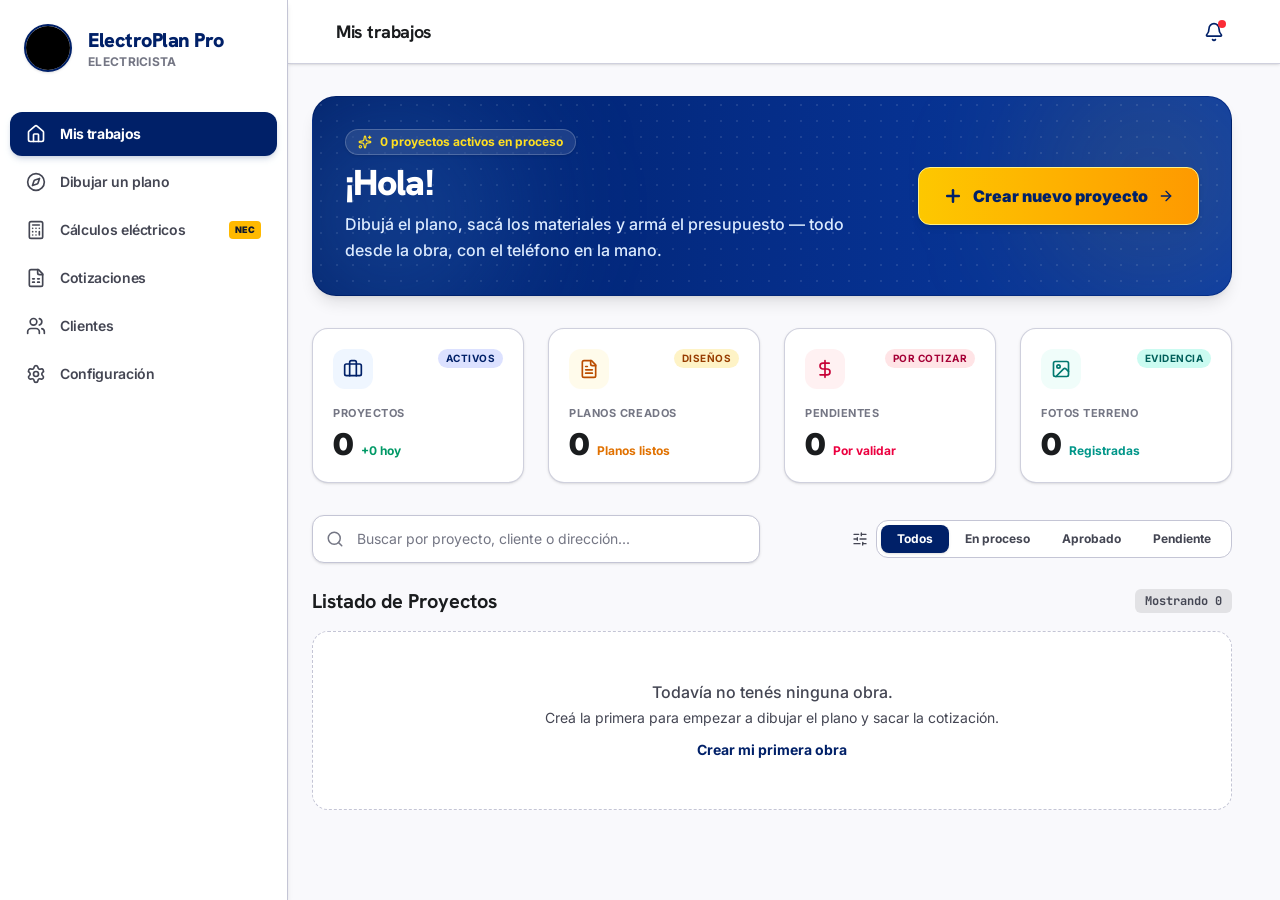
==== commit 29360e9a: "Release de la app ElectroPlan Pro" ====
--- a/index.html
+++ b/index.html
@@ -6,8 +6,8 @@
          inferiores quedan bajo el home indicator de iOS -->
     <meta name="viewport" content="width=device-width, initial-scale=1.0, viewport-fit=cover" />
     <title>ElectroPlan Pro - Levantamiento Eléctrico Profesional</title>
-    <script type="module" crossorigin src="./assets/index-C8ZF38IG.js"></script>
-    <link rel="stylesheet" crossorigin href="./assets/index-DOyFuOej.css">
+    <script type="module" crossorigin src="./assets/index-B9qUyOn7.js"></script>
+    <link rel="stylesheet" crossorigin href="./assets/index-Rl5vKD9J.css">
   </head>
   <body>
     <div id="root"></div>
--- a/assets/index-Rl5vKD9J.css
+++ b/assets/index-Rl5vKD9J.css
@@ -0,0 +1 @@
+@import"https://fonts.googleapis.com/css2?family=Inter:wght@400;500;600;700&family=Hanken+Grotesk:wght@400;500;600;700&family=JetBrains+Mono:wght@400;500;600&display=swap";/*! tailwindcss v4.3.3 | MIT License | https://tailwindcss.com */@layer properties{@supports (((-webkit-hyphens:none)) and (not (margin-trim:inline))) or ((-moz-orient:inline) and (not (color:rgb(from red r g b)))){*,:before,:after,::backdrop{--tw-translate-x:0;--tw-translate-y:0;--tw-translate-z:0;--tw-rotate-x:initial;--tw-rotate-y:initial;--tw-rotate-z:initial;--tw-skew-x:initial;--tw-skew-y:initial;--tw-space-y-reverse:0;--tw-border-style:solid;--tw-gradient-position:initial;--tw-gradient-from:#0000;--tw-gradient-via:#0000;--tw-gradient-to:#0000;--tw-gradient-stops:initial;--tw-gradient-via-stops:initial;--tw-gradient-from-position:0%;--tw-gradient-via-position:50%;--tw-gradient-to-position:100%;--tw-leading:initial;--tw-font-weight:initial;--tw-tracking:initial;--tw-shadow:0 0 #0000;--tw-shadow-color:initial;--tw-shadow-alpha:100%;--tw-inset-shadow:0 0 #0000;--tw-inset-shadow-color:initial;--tw-inset-shadow-alpha:100%;--tw-ring-color:initial;--tw-ring-shadow:0 0 #0000;--tw-inset-ring-color:initial;--tw-inset-ring-shadow:0 0 #0000;--tw-ring-inset:initial;--tw-ring-offset-width:0px;--tw-ring-offset-color:#fff;--tw-ring-offset-shadow:0 0 #0000;--tw-blur:initial;--tw-brightness:initial;--tw-contrast:initial;--tw-grayscale:initial;--tw-hue-rotate:initial;--tw-invert:initial;--tw-opacity:initial;--tw-saturate:initial;--tw-sepia:initial;--tw-drop-shadow:initial;--tw-drop-shadow-color:initial;--tw-drop-shadow-alpha:100%;--tw-drop-shadow-size:initial;--tw-backdrop-blur:initial;--tw-backdrop-brightness:initial;--tw-backdrop-contrast:initial;--tw-backdrop-grayscale:initial;--tw-backdrop-hue-rotate:initial;--tw-backdrop-invert:initial;--tw-backdrop-opacity:initial;--tw-backdrop-saturate:initial;--tw-backdrop-sepia:initial;--tw-duration:initial;--tw-scale-x:1;--tw-scale-y:1;--tw-scale-z:1}}}@layer theme{:root,:host{--font-sans:-apple-system, BlinkMacSystemFont, "Segoe UI", Roboto, "Helvetica Neue", "Noto Sans", Arial, sans-serif, "Apple Color Emoji", "Segoe UI Emoji", "Segoe UI Symbol", "Noto Color Emoji";--font-mono:"JetBrains Mono", monospace;--color-red-50:oklch(97.1% .013 17.38);--color-red-200:oklch(88.5% .062 18.334);--color-red-300:oklch(80.8% .114 19.571);--color-red-500:oklch(63.7% .237 25.331);--color-red-600:oklch(57.7% .245 27.325);--color-red-700:oklch(50.5% .213 27.518);--color-red-800:oklch(44.4% .177 26.899);--color-red-900:oklch(39.6% .141 25.723);--color-amber-50:oklch(98.7% .022 95.277);--color-amber-100:oklch(96.2% .059 95.617);--color-amber-200:oklch(92.4% .12 95.746);--color-amber-300:oklch(87.9% .169 91.605);--color-amber-400:oklch(82.8% .189 84.429);--color-amber-500:oklch(76.9% .188 70.08);--color-amber-600:oklch(66.6% .179 58.318);--color-amber-700:oklch(55.5% .163 48.998);--color-amber-800:oklch(47.3% .137 46.201);--color-amber-900:oklch(41.4% .112 45.904);--color-amber-950:oklch(27.9% .077 45.635);--color-yellow-200:oklch(94.5% .129 101.54);--color-yellow-300:oklch(90.5% .182 98.111);--color-yellow-400:oklch(85.2% .199 91.936);--color-yellow-600:oklch(68.1% .162 75.834);--color-yellow-700:oklch(55.4% .135 66.442);--color-yellow-800:oklch(47.6% .114 61.907);--color-emerald-50:oklch(97.9% .021 166.113);--color-emerald-100:oklch(95% .052 163.051);--color-emerald-200:oklch(90.5% .093 164.15);--color-emerald-300:oklch(84.5% .143 164.978);--color-emerald-400:oklch(76.5% .177 163.223);--color-emerald-500:oklch(69.6% .17 162.48);--color-emerald-600:oklch(59.6% .145 163.225);--color-emerald-700:oklch(50.8% .118 165.612);--color-emerald-800:oklch(43.2% .095 166.913);--color-emerald-900:oklch(37.8% .077 168.94);--color-teal-50:oklch(98.4% .014 180.72);--color-teal-100:oklch(95.3% .051 180.801);--color-teal-600:oklch(60% .118 184.704);--color-teal-700:oklch(51.1% .096 186.391);--color-teal-800:oklch(43.7% .078 188.216);--color-blue-50:oklch(97% .014 254.604);--color-blue-100:oklch(93.2% .032 255.585);--color-blue-200:oklch(88.2% .059 254.128);--color-blue-400:oklch(70.7% .165 254.624);--color-blue-600:oklch(54.6% .245 262.881);--color-blue-700:oklch(48.8% .243 264.376);--color-blue-900:oklch(37.9% .146 265.522);--color-rose-50:oklch(96.9% .015 12.422);--color-rose-100:oklch(94.1% .03 12.58);--color-rose-400:oklch(71.2% .194 13.428);--color-rose-600:oklch(58.6% .253 17.585);--color-rose-700:oklch(51.4% .222 16.935);--color-rose-800:oklch(45.5% .188 13.697);--color-slate-700:oklch(37.2% .044 257.287);--color-slate-800:oklch(27.9% .041 260.031);--color-slate-900:oklch(20.8% .042 265.755);--color-gray-50:oklch(98.5% .002 247.839);--color-gray-100:oklch(96.7% .003 264.542);--color-gray-200:oklch(92.8% .006 264.531);--color-gray-300:oklch(87.2% .01 258.338);--color-gray-400:oklch(70.7% .022 261.325);--color-gray-500:oklch(55.1% .027 264.364);--color-gray-600:oklch(44.6% .03 256.802);--color-gray-700:oklch(37.3% .034 259.733);--color-gray-800:oklch(27.8% .033 256.848);--color-black:#000;--color-white:#fff;--spacing:.25rem;--container-sm:24rem;--container-md:28rem;--container-lg:32rem;--container-xl:36rem;--container-2xl:42rem;--container-3xl:48rem;--container-4xl:56rem;--container-5xl:64rem;--container-6xl:72rem;--text-xs:.75rem;--text-xs--line-height:calc(1 / .75);--text-sm:.875rem;--text-sm--line-height:calc(1.25 / .875);--text-base:1rem;--text-base--line-height: 1.5 ;--text-lg:1.125rem;--text-lg--line-height:calc(1.75 / 1.125);--text-xl:1.25rem;--text-xl--line-height:calc(1.75 / 1.25);--text-2xl:1.5rem;--text-2xl--line-height:calc(2 / 1.5);--text-3xl:1.875rem;--text-3xl--line-height: 1.2 ;--text-4xl:2.25rem;--text-4xl--line-height:calc(2.5 / 2.25);--font-weight-normal:400;--font-weight-medium:500;--font-weight-semibold:600;--font-weight-bold:700;--font-weight-extrabold:800;--font-weight-black:900;--tracking-tight:-.025em;--tracking-wide:.025em;--tracking-wider:.05em;--tracking-widest:.1em;--leading-tight:1.25;--leading-relaxed:1.625;--radius-md:.375rem;--radius-lg:.5rem;--radius-xl:.75rem;--radius-2xl:1rem;--radius-3xl:1.5rem;--animate-spin:spin 1s linear infinite;--animate-pulse:pulse 2s cubic-bezier(.4, 0, .6, 1) infinite;--blur-md:12px;--blur-3xl:64px;--default-transition-duration:.15s;--default-transition-timing-function:cubic-bezier(.4, 0, .2, 1);--default-font-family:var(--font-sans);--default-mono-font-family:var(--font-mono);--font-headline:"Hanken Grotesk", "Inter", sans-serif;--font-body:"Inter", sans-serif}}@layer base{*,:after,:before,::backdrop{box-sizing:border-box;border:0 solid;margin:0;padding:0}::file-selector-button{box-sizing:border-box;border:0 solid;margin:0;padding:0}html,:host{-webkit-text-size-adjust:100%;-moz-tab-size:4;tab-size:4;line-height:1.5;font-family:var(--default-font-family,-apple-system, BlinkMacSystemFont, "Segoe UI", Roboto, "Helvetica Neue", "Noto Sans", Arial, sans-serif, "Apple Color Emoji", "Segoe UI Emoji", "Segoe UI Symbol", "Noto Color Emoji");font-feature-settings:var(--default-font-feature-settings,normal);font-variation-settings:var(--default-font-variation-settings,normal);-webkit-tap-highlight-color:transparent}hr{height:0;color:inherit;border-top-width:1px}abbr:where([title]){-webkit-text-decoration:underline dotted;text-decoration:underline dotted}h1,h2,h3,h4,h5,h6{font-size:inherit;font-weight:inherit}a{color:inherit;-webkit-text-decoration:inherit;text-decoration:inherit}b,strong{font-weight:bolder}code,kbd,samp,pre{font-family:var(--default-mono-font-family,ui-monospace, SFMono-Regular, Menlo, Monaco, Consolas, "Liberation Mono", "Courier New", monospace);font-feature-settings:var(--default-mono-font-feature-settings,normal);font-variation-settings:var(--default-mono-font-variation-settings,normal);font-size:1em}small{font-size:80%}sub,sup{vertical-align:baseline;font-size:75%;line-height:0;position:relative}sub{bottom:-.25em}sup{top:-.5em}table{text-indent:0;border-color:inherit;border-collapse:collapse}:-moz-focusring:where(:not(iframe)){outline:auto}progress{vertical-align:baseline}summary{display:list-item}ol,ul,menu{list-style:none}img,svg,video,canvas,audio,iframe,embed,object{vertical-align:middle;display:block}img,video{max-width:100%;height:auto}button,input,select,optgroup,textarea{font:inherit;font-feature-settings:inherit;font-variation-settings:inherit;letter-spacing:inherit;color:inherit;opacity:1;background-color:#0000;border-radius:0}::file-selector-button{font:inherit;font-feature-settings:inherit;font-variation-settings:inherit;letter-spacing:inherit;color:inherit;opacity:1;background-color:#0000;border-radius:0}:where(select:is([multiple],[size])) optgroup{font-weight:bolder}:where(select:is([multiple],[size])) optgroup option{padding-inline-start:20px}::file-selector-button{margin-inline-end:4px}::placeholder{opacity:1}@supports (not ((-webkit-appearance:-apple-pay-button))) or (contain-intrinsic-size:1px){::placeholder{color:currentColor}@supports (color:color-mix(in lab,red,red)){::placeholder{color:color-mix(in oklab,currentcolor 50%,transparent)}}}textarea{resize:vertical}::-webkit-search-decoration{-webkit-appearance:none}::-webkit-date-and-time-value{min-height:1lh;text-align:inherit}::-webkit-datetime-edit{display:inline-flex}::-webkit-datetime-edit-fields-wrapper{padding:0}::-webkit-datetime-edit{padding-block:0}::-webkit-datetime-edit-year-field{padding-block:0}::-webkit-datetime-edit-month-field{padding-block:0}::-webkit-datetime-edit-day-field{padding-block:0}::-webkit-datetime-edit-hour-field{padding-block:0}::-webkit-datetime-edit-minute-field{padding-block:0}::-webkit-datetime-edit-second-field{padding-block:0}::-webkit-datetime-edit-millisecond-field{padding-block:0}::-webkit-datetime-edit-meridiem-field{padding-block:0}::-webkit-calendar-picker-indicator{line-height:1}:-moz-ui-invalid{box-shadow:none}button,input:where([type=button],[type=reset],[type=submit]){-webkit-appearance:button;-moz-appearance:button;appearance:button}::file-selector-button{-webkit-appearance:button;-moz-appearance:button;appearance:button}::-webkit-inner-spin-button{height:auto}::-webkit-outer-spin-button{height:auto}[hidden]:where(:not([hidden=until-found])){display:none!important}}@layer components;@layer utilities{.pointer-events-none{pointer-events:none}.invisible{visibility:hidden}.visible{visibility:visible}.absolute{position:absolute}.fixed{position:fixed}.relative{position:relative}.inset-0{top:0;right:0;bottom:0;left:0}.-top-4{top:calc(var(--spacing) * -4)}.-top-12{top:calc(var(--spacing) * -12)}.top-0{top:0}.top-1\.5{top:calc(var(--spacing) * 1.5)}.top-1\/2{top:50%}.top-2{top:calc(var(--spacing) * 2)}.top-4{top:calc(var(--spacing) * 4)}.top-20{top:calc(var(--spacing) * 20)}.-right-12{right:calc(var(--spacing) * -12)}.right-0{right:0}.right-1\.5{right:calc(var(--spacing) * 1.5)}.right-2{right:calc(var(--spacing) * 2)}.right-4{right:calc(var(--spacing) * 4)}.right-6{right:calc(var(--spacing) * 6)}.-bottom-12{bottom:calc(var(--spacing) * -12)}.bottom-0{bottom:0}.-left-12{left:calc(var(--spacing) * -12)}.left-0{left:0}.left-1\/2{left:50%}.left-2{left:calc(var(--spacing) * 2)}.left-3{left:calc(var(--spacing) * 3)}.left-3\.5{left:calc(var(--spacing) * 3.5)}.left-\[60\%\]{left:60%}.z-10{z-index:10}.z-40{z-index:40}.z-50{z-index:50}.z-\[60\]{z-index:60}.z-\[70\]{z-index:70}.z-\[75\]{z-index:75}.z-\[80\]{z-index:80}.-mx-2{margin-inline:calc(var(--spacing) * -2)}.mx-2{margin-inline:calc(var(--spacing) * 2)}.mx-auto{margin-inline:auto}.my-1{margin-block:var(--spacing)}.my-6{margin-block:calc(var(--spacing) * 6)}.mt-0\.5{margin-top:calc(var(--spacing) * .5)}.mt-1{margin-top:var(--spacing)}.mt-2{margin-top:calc(var(--spacing) * 2)}.mt-3{margin-top:calc(var(--spacing) * 3)}.mt-4{margin-top:calc(var(--spacing) * 4)}.mt-5{margin-top:calc(var(--spacing) * 5)}.mt-6{margin-top:calc(var(--spacing) * 6)}.mt-16{margin-top:calc(var(--spacing) * 16)}.mb-1{margin-bottom:var(--spacing)}.mb-1\.5{margin-bottom:calc(var(--spacing) * 1.5)}.mb-2{margin-bottom:calc(var(--spacing) * 2)}.mb-2\.5{margin-bottom:calc(var(--spacing) * 2.5)}.mb-3{margin-bottom:calc(var(--spacing) * 3)}.mb-4{margin-bottom:calc(var(--spacing) * 4)}.mb-6{margin-bottom:calc(var(--spacing) * 6)}.mb-8{margin-bottom:calc(var(--spacing) * 8)}.ml-1{margin-left:var(--spacing)}.ml-1\.5{margin-left:calc(var(--spacing) * 1.5)}.ml-2{margin-left:calc(var(--spacing) * 2)}.ml-auto{margin-left:auto}.block{display:block}.flex{display:flex}.grid{display:grid}.hidden{display:none}.inline-flex{display:inline-flex}.table{display:table}.h-1{height:var(--spacing)}.h-2{height:calc(var(--spacing) * 2)}.h-2\.5{height:calc(var(--spacing) * 2.5)}.h-3{height:calc(var(--spacing) * 3)}.h-3\.5{height:calc(var(--spacing) * 3.5)}.h-4{height:calc(var(--spacing) * 4)}.h-4\.5{height:calc(var(--spacing) * 4.5)}.h-5{height:calc(var(--spacing) * 5)}.h-6{height:calc(var(--spacing) * 6)}.h-7{height:calc(var(--spacing) * 7)}.h-8{height:calc(var(--spacing) * 8)}.h-9{height:calc(var(--spacing) * 9)}.h-10{height:calc(var(--spacing) * 10)}.h-11{height:calc(var(--spacing) * 11)}.h-12{height:calc(var(--spacing) * 12)}.h-14{height:calc(var(--spacing) * 14)}.h-16{height:calc(var(--spacing) * 16)}.h-20{height:calc(var(--spacing) * 20)}.h-40{height:calc(var(--spacing) * 40)}.h-44{height:calc(var(--spacing) * 44)}.h-64{height:calc(var(--spacing) * 64)}.h-80{height:calc(var(--spacing) * 80)}.h-\[calc\(100vh-180px\)\]{height:calc(100vh - 180px)}.h-full{height:100%}.max-h-72{max-height:calc(var(--spacing) * 72)}.max-h-\[76dvh\]{max-height:76dvh}.max-h-full{max-height:100%}.min-h-\[32px\]{min-height:32px}.min-h-\[40px\]{min-height:40px}.min-h-\[44px\]{min-height:44px}.min-h-\[48px\]{min-height:48px}.min-h-\[56px\]{min-height:56px}.min-h-\[88px\]{min-height:88px}.min-h-\[420px\]{min-height:420px}.min-h-\[520px\]{min-height:520px}.min-h-screen{min-height:100vh}.w-0\.5{width:calc(var(--spacing) * .5)}.w-1{width:var(--spacing)}.w-2{width:calc(var(--spacing) * 2)}.w-3{width:calc(var(--spacing) * 3)}.w-3\.5{width:calc(var(--spacing) * 3.5)}.w-4{width:calc(var(--spacing) * 4)}.w-4\.5{width:calc(var(--spacing) * 4.5)}.w-5{width:calc(var(--spacing) * 5)}.w-6{width:calc(var(--spacing) * 6)}.w-7{width:calc(var(--spacing) * 7)}.w-8{width:calc(var(--spacing) * 8)}.w-10{width:calc(var(--spacing) * 10)}.w-11{width:calc(var(--spacing) * 11)}.w-12{width:calc(var(--spacing) * 12)}.w-16{width:calc(var(--spacing) * 16)}.w-20{width:calc(var(--spacing) * 20)}.w-24{width:calc(var(--spacing) * 24)}.w-28{width:calc(var(--spacing) * 28)}.w-32{width:calc(var(--spacing) * 32)}.w-40{width:calc(var(--spacing) * 40)}.w-44{width:calc(var(--spacing) * 44)}.w-64{width:calc(var(--spacing) * 64)}.w-72{width:calc(var(--spacing) * 72)}.w-80{width:calc(var(--spacing) * 80)}.w-\[88\%\]{width:88%}.w-full{width:100%}.max-w-2xl{max-width:var(--container-2xl)}.max-w-3xl{max-width:var(--container-3xl)}.max-w-4xl{max-width:var(--container-4xl)}.max-w-5xl{max-width:var(--container-5xl)}.max-w-6xl{max-width:var(--container-6xl)}.max-w-\[45vw\]{max-width:45vw}.max-w-\[220px\]{max-width:220px}.max-w-full{max-width:100%}.max-w-lg{max-width:var(--container-lg)}.max-w-md{max-width:var(--container-md)}.max-w-sm{max-width:var(--container-sm)}.max-w-xl{max-width:var(--container-xl)}.min-w-0{min-width:0}.min-w-\[44px\]{min-width:44px}.min-w-\[200px\]{min-width:200px}.min-w-\[240px\]{min-width:240px}.min-w-\[420px\]{min-width:420px}.min-w-\[560px\]{min-width:560px}.min-w-max{min-width:max-content}.flex-1{flex:1}.flex-shrink-0,.shrink-0{flex-shrink:0}.border-collapse{border-collapse:collapse}.-translate-x-1\/2{--tw-translate-x: -50% ;translate:var(--tw-translate-x) var(--tw-translate-y)}.-translate-y-1\/2{--tw-translate-y: -50% ;translate:var(--tw-translate-x) var(--tw-translate-y)}.translate-y-full{--tw-translate-y:100%;translate:var(--tw-translate-x) var(--tw-translate-y)}.-rotate-90{rotate:-90deg}.transform{transform:var(--tw-rotate-x,) var(--tw-rotate-y,) var(--tw-rotate-z,) var(--tw-skew-x,) var(--tw-skew-y,)}.animate-pulse{animation:var(--animate-pulse)}.animate-spin{animation:var(--animate-spin)}.cursor-pointer{cursor:pointer}.cursor-zoom-in{cursor:zoom-in}.resize{resize:both}.list-disc{list-style-type:disc}.grid-cols-1{grid-template-columns:repeat(1,minmax(0,1fr))}.grid-cols-2{grid-template-columns:repeat(2,minmax(0,1fr))}.flex-col{flex-direction:column}.flex-wrap{flex-wrap:wrap}.items-baseline{align-items:baseline}.items-center{align-items:center}.items-end{align-items:flex-end}.items-start{align-items:flex-start}.justify-around{justify-content:space-around}.justify-between{justify-content:space-between}.justify-center{justify-content:center}.justify-end{justify-content:flex-end}.gap-1{gap:var(--spacing)}.gap-1\.5{gap:calc(var(--spacing) * 1.5)}.gap-2{gap:calc(var(--spacing) * 2)}.gap-2\.5{gap:calc(var(--spacing) * 2.5)}.gap-3{gap:calc(var(--spacing) * 3)}.gap-3\.5{gap:calc(var(--spacing) * 3.5)}.gap-4{gap:calc(var(--spacing) * 4)}.gap-5{gap:calc(var(--spacing) * 5)}.gap-6{gap:calc(var(--spacing) * 6)}.gap-8{gap:calc(var(--spacing) * 8)}:where(.space-y-1>:not(:last-child)){--tw-space-y-reverse:0;margin-block-start:calc(var(--spacing) * var(--tw-space-y-reverse));margin-block-end:calc(var(--spacing) * calc(1 - var(--tw-space-y-reverse)))}:where(.space-y-1\.5>:not(:last-child)){--tw-space-y-reverse:0;margin-block-start:calc(calc(var(--spacing) * 1.5) * var(--tw-space-y-reverse));margin-block-end:calc(calc(var(--spacing) * 1.5) * calc(1 - var(--tw-space-y-reverse)))}:where(.space-y-2>:not(:last-child)){--tw-space-y-reverse:0;margin-block-start:calc(calc(var(--spacing) * 2) * var(--tw-space-y-reverse));margin-block-end:calc(calc(var(--spacing) * 2) * calc(1 - var(--tw-space-y-reverse)))}:where(.space-y-3>:not(:last-child)){--tw-space-y-reverse:0;margin-block-start:calc(calc(var(--spacing) * 3) * var(--tw-space-y-reverse));margin-block-end:calc(calc(var(--spacing) * 3) * calc(1 - var(--tw-space-y-reverse)))}:where(.space-y-4>:not(:last-child)){--tw-space-y-reverse:0;margin-block-start:calc(calc(var(--spacing) * 4) * var(--tw-space-y-reverse));margin-block-end:calc(calc(var(--spacing) * 4) * calc(1 - var(--tw-space-y-reverse)))}:where(.space-y-5>:not(:last-child)){--tw-space-y-reverse:0;margin-block-start:calc(calc(var(--spacing) * 5) * var(--tw-space-y-reverse));margin-block-end:calc(calc(var(--spacing) * 5) * calc(1 - var(--tw-space-y-reverse)))}:where(.space-y-6>:not(:last-child)){--tw-space-y-reverse:0;margin-block-start:calc(calc(var(--spacing) * 6) * var(--tw-space-y-reverse));margin-block-end:calc(calc(var(--spacing) * 6) * calc(1 - var(--tw-space-y-reverse)))}.gap-x-3{column-gap:calc(var(--spacing) * 3)}.gap-x-8{column-gap:calc(var(--spacing) * 8)}.gap-y-1{row-gap:var(--spacing)}.gap-y-2{row-gap:calc(var(--spacing) * 2)}.self-center{align-self:center}.self-end{align-self:flex-end}.truncate{text-overflow:ellipsis;white-space:nowrap;overflow:hidden}.overflow-hidden{overflow:hidden}.overflow-x-auto{overflow-x:auto}.overflow-x-hidden{overflow-x:hidden}.overflow-y-auto{overflow-y:auto}.rounded{border-radius:.25rem}.rounded-2xl{border-radius:var(--radius-2xl)}.rounded-3xl{border-radius:var(--radius-3xl)}.rounded-full{border-radius:3.40282e38px}.rounded-lg{border-radius:var(--radius-lg)}.rounded-md{border-radius:var(--radius-md)}.rounded-xl{border-radius:var(--radius-xl)}.rounded-t-xl{border-top-left-radius:var(--radius-xl);border-top-right-radius:var(--radius-xl)}.rounded-b-2xl{border-bottom-right-radius:var(--radius-2xl);border-bottom-left-radius:var(--radius-2xl)}.border{border-style:var(--tw-border-style);border-width:1px}.border-0{border-style:var(--tw-border-style);border-width:0}.border-2{border-style:var(--tw-border-style);border-width:2px}.border-8{border-style:var(--tw-border-style);border-width:8px}.border-t{border-top-style:var(--tw-border-style);border-top-width:1px}.border-t-2{border-top-style:var(--tw-border-style);border-top-width:2px}.border-r{border-right-style:var(--tw-border-style);border-right-width:1px}.border-r-2{border-right-style:var(--tw-border-style);border-right-width:2px}.border-b{border-bottom-style:var(--tw-border-style);border-bottom-width:1px}.border-b-2{border-bottom-style:var(--tw-border-style);border-bottom-width:2px}.border-l-4{border-left-style:var(--tw-border-style);border-left-width:4px}.border-dashed{--tw-border-style:dashed;border-style:dashed}.border-\[\#002068\]{border-color:#002068}.border-\[\#002068\]\/50{border-color:#00206880}.border-\[\#747684\]{border-color:#747684}.border-\[\#747684\]\/50{border-color:#74768480}.border-\[\#c4c5d5\]{border-color:#c4c5d5}.border-\[\#c4c5d5\]\/30{border-color:#c4c5d54d}.border-\[\#c4c5d5\]\/40{border-color:#c4c5d566}.border-\[\#c4c5d5\]\/50{border-color:#c4c5d580}.border-\[\#c4c5d5\]\/60{border-color:#c4c5d599}.border-\[\#c4c5d5\]\/80{border-color:#c4c5d5cc}.border-\[\#e8e8ea\]{border-color:#e8e8ea}.border-\[\#ffe16d\]{border-color:#ffe16d}.border-amber-200{border-color:var(--color-amber-200)}.border-amber-200\/70{border-color:#fee685b3}@supports (color:color-mix(in lab,red,red)){.border-amber-200\/70{border-color:color-mix(in oklab,var(--color-amber-200) 70%,transparent)}}.border-amber-300{border-color:var(--color-amber-300)}.border-amber-400{border-color:var(--color-amber-400)}.border-amber-400\/80{border-color:#fcbb00cc}@supports (color:color-mix(in lab,red,red)){.border-amber-400\/80{border-color:color-mix(in oklab,var(--color-amber-400) 80%,transparent)}}.border-amber-700{border-color:var(--color-amber-700)}.border-blue-200{border-color:var(--color-blue-200)}.border-blue-400\/40{border-color:#54a2ff66}@supports (color:color-mix(in lab,red,red)){.border-blue-400\/40{border-color:color-mix(in oklab,var(--color-blue-400) 40%,transparent)}}.border-blue-700{border-color:var(--color-blue-700)}.border-blue-900{border-color:var(--color-blue-900)}.border-emerald-200{border-color:var(--color-emerald-200)}.border-emerald-300{border-color:var(--color-emerald-300)}.border-emerald-400{border-color:var(--color-emerald-400)}.border-emerald-600{border-color:var(--color-emerald-600)}.border-gray-100{border-color:var(--color-gray-100)}.border-gray-200{border-color:var(--color-gray-200)}.border-gray-300{border-color:var(--color-gray-300)}.border-gray-700{border-color:var(--color-gray-700)}.border-gray-800{border-color:var(--color-gray-800)}.border-red-200{border-color:var(--color-red-200)}.border-red-300{border-color:var(--color-red-300)}.border-rose-400{border-color:var(--color-rose-400)}.border-slate-700{border-color:var(--color-slate-700)}.border-transparent{border-color:#0000}.border-white\/10{border-color:#ffffff1a}@supports (color:color-mix(in lab,red,red)){.border-white\/10{border-color:color-mix(in oklab,var(--color-white) 10%,transparent)}}.border-white\/20{border-color:#fff3}@supports (color:color-mix(in lab,red,red)){.border-white\/20{border-color:color-mix(in oklab,var(--color-white) 20%,transparent)}}.border-yellow-200{border-color:var(--color-yellow-200)}.border-l-amber-500{border-left-color:var(--color-amber-500)}.border-l-emerald-500{border-left-color:var(--color-emerald-500)}.border-l-gray-400{border-left-color:var(--color-gray-400)}.bg-\[\#1a1c1e\]{background-color:#1a1c1e}.bg-\[\#002068\]{background-color:#002068}.bg-\[\#003399\]{background-color:#039}.bg-\[\#dce1ff\]{background-color:#dce1ff}.bg-\[\#e2e2e5\]{background-color:#e2e2e5}.bg-\[\#eeeef0\]{background-color:#eeeef0}.bg-\[\#eef1fb\]{background-color:#eef1fb}.bg-\[\#f3f3f6\]{background-color:#f3f3f6}.bg-\[\#f9f9fc\]{background-color:#f9f9fc}.bg-\[\#fcd400\]{background-color:#fcd400}.bg-\[\#ffc300\]{background-color:#ffc300}.bg-\[\#ffe16d\]{background-color:#ffe16d}.bg-\[\#ffe16d\]\/30{background-color:#ffe16d4d}.bg-amber-50{background-color:var(--color-amber-50)}.bg-amber-100{background-color:var(--color-amber-100)}.bg-amber-400{background-color:var(--color-amber-400)}.bg-amber-500{background-color:var(--color-amber-500)}.bg-black\/40{background-color:#0006}@supports (color:color-mix(in lab,red,red)){.bg-black\/40{background-color:color-mix(in oklab,var(--color-black) 40%,transparent)}}.bg-black\/85{background-color:#000000d9}@supports (color:color-mix(in lab,red,red)){.bg-black\/85{background-color:color-mix(in oklab,var(--color-black) 85%,transparent)}}.bg-blue-50{background-color:var(--color-blue-50)}.bg-blue-50\/60{background-color:#eff6ff99}@supports (color:color-mix(in lab,red,red)){.bg-blue-50\/60{background-color:color-mix(in oklab,var(--color-blue-50) 60%,transparent)}}.bg-blue-400\/20{background-color:#54a2ff33}@supports (color:color-mix(in lab,red,red)){.bg-blue-400\/20{background-color:color-mix(in oklab,var(--color-blue-400) 20%,transparent)}}.bg-blue-900\/80{background-color:#1c398ecc}@supports (color:color-mix(in lab,red,red)){.bg-blue-900\/80{background-color:color-mix(in oklab,var(--color-blue-900) 80%,transparent)}}.bg-emerald-50{background-color:var(--color-emerald-50)}.bg-emerald-50\/60{background-color:#ecfdf599}@supports (color:color-mix(in lab,red,red)){.bg-emerald-50\/60{background-color:color-mix(in oklab,var(--color-emerald-50) 60%,transparent)}}.bg-emerald-100{background-color:var(--color-emerald-100)}.bg-emerald-500{background-color:var(--color-emerald-500)}.bg-emerald-700{background-color:var(--color-emerald-700)}.bg-gray-50{background-color:var(--color-gray-50)}.bg-gray-100{background-color:var(--color-gray-100)}.bg-gray-200{background-color:var(--color-gray-200)}.bg-red-50{background-color:var(--color-red-50)}.bg-red-500{background-color:var(--color-red-500)}.bg-red-700{background-color:var(--color-red-700)}.bg-rose-50{background-color:var(--color-rose-50)}.bg-rose-100{background-color:var(--color-rose-100)}.bg-slate-800{background-color:var(--color-slate-800)}.bg-slate-900{background-color:var(--color-slate-900)}.bg-teal-50{background-color:var(--color-teal-50)}.bg-teal-100{background-color:var(--color-teal-100)}.bg-white{background-color:var(--color-white)}.bg-white\/10{background-color:#ffffff1a}@supports (color:color-mix(in lab,red,red)){.bg-white\/10{background-color:color-mix(in oklab,var(--color-white) 10%,transparent)}}.bg-white\/90{background-color:#ffffffe6}@supports (color:color-mix(in lab,red,red)){.bg-white\/90{background-color:color-mix(in oklab,var(--color-white) 90%,transparent)}}.bg-yellow-400\/10{background-color:#fac8001a}@supports (color:color-mix(in lab,red,red)){.bg-yellow-400\/10{background-color:color-mix(in oklab,var(--color-yellow-400) 10%,transparent)}}.bg-yellow-600{background-color:var(--color-yellow-600)}.bg-gradient-to-br{--tw-gradient-position:to bottom right in oklab;background-image:linear-gradient(var(--tw-gradient-stops))}.bg-gradient-to-r{--tw-gradient-position:to right in oklab;background-image:linear-gradient(var(--tw-gradient-stops))}.from-\[\#0d1527\]{--tw-gradient-from:#0d1527;--tw-gradient-stops:var(--tw-gradient-via-stops,var(--tw-gradient-position), var(--tw-gradient-from) var(--tw-gradient-from-position), var(--tw-gradient-to) var(--tw-gradient-to-position))}.from-\[\#002068\]{--tw-gradient-from:#002068;--tw-gradient-stops:var(--tw-gradient-via-stops,var(--tw-gradient-position), var(--tw-gradient-from) var(--tw-gradient-from-position), var(--tw-gradient-to) var(--tw-gradient-to-position))}.from-yellow-400{--tw-gradient-from:var(--color-yellow-400);--tw-gradient-stops:var(--tw-gradient-via-stops,var(--tw-gradient-position), var(--tw-gradient-from) var(--tw-gradient-from-position), var(--tw-gradient-to) var(--tw-gradient-to-position))}.via-\[\#052d88\]{--tw-gradient-via:#052d88;--tw-gradient-via-stops:var(--tw-gradient-position), var(--tw-gradient-from) var(--tw-gradient-from-position), var(--tw-gradient-via) var(--tw-gradient-via-position), var(--tw-gradient-to) var(--tw-gradient-to-position);--tw-gradient-stops:var(--tw-gradient-via-stops)}.to-\[\#0a3ca6\]{--tw-gradient-to:#0a3ca6;--tw-gradient-stops:var(--tw-gradient-via-stops,var(--tw-gradient-position), var(--tw-gradient-from) var(--tw-gradient-from-position), var(--tw-gradient-to) var(--tw-gradient-to-position))}.to-\[\#002068\]{--tw-gradient-to:#002068;--tw-gradient-stops:var(--tw-gradient-via-stops,var(--tw-gradient-position), var(--tw-gradient-from) var(--tw-gradient-from-position), var(--tw-gradient-to) var(--tw-gradient-to-position))}.to-amber-500{--tw-gradient-to:var(--color-amber-500);--tw-gradient-stops:var(--tw-gradient-via-stops,var(--tw-gradient-position), var(--tw-gradient-from) var(--tw-gradient-from-position), var(--tw-gradient-to) var(--tw-gradient-to-position))}.stroke-\[1\.5\]{stroke-width:1.5px}.stroke-\[2\]{stroke-width:2px}.stroke-\[3\]{stroke-width:3px}.object-contain{object-fit:contain}.object-cover{object-fit:cover}.p-1{padding:var(--spacing)}.p-1\.5{padding:calc(var(--spacing) * 1.5)}.p-2{padding:calc(var(--spacing) * 2)}.p-2\.5{padding:calc(var(--spacing) * 2.5)}.p-3{padding:calc(var(--spacing) * 3)}.p-3\.5{padding:calc(var(--spacing) * 3.5)}.p-4{padding:calc(var(--spacing) * 4)}.p-5{padding:calc(var(--spacing) * 5)}.p-6{padding:calc(var(--spacing) * 6)}.p-8{padding:calc(var(--spacing) * 8)}.px-1\.5{padding-inline:calc(var(--spacing) * 1.5)}.px-2{padding-inline:calc(var(--spacing) * 2)}.px-2\.5{padding-inline:calc(var(--spacing) * 2.5)}.px-3{padding-inline:calc(var(--spacing) * 3)}.px-3\.5{padding-inline:calc(var(--spacing) * 3.5)}.px-4{padding-inline:calc(var(--spacing) * 4)}.px-5{padding-inline:calc(var(--spacing) * 5)}.px-6{padding-inline:calc(var(--spacing) * 6)}.px-8{padding-inline:calc(var(--spacing) * 8)}.py-0\.5{padding-block:calc(var(--spacing) * .5)}.py-1{padding-block:var(--spacing)}.py-1\.5{padding-block:calc(var(--spacing) * 1.5)}.py-2{padding-block:calc(var(--spacing) * 2)}.py-2\.5{padding-block:calc(var(--spacing) * 2.5)}.py-3{padding-block:calc(var(--spacing) * 3)}.py-3\.5{padding-block:calc(var(--spacing) * 3.5)}.py-4{padding-block:calc(var(--spacing) * 4)}.py-6{padding-block:calc(var(--spacing) * 6)}.py-8{padding-block:calc(var(--spacing) * 8)}.py-10{padding-block:calc(var(--spacing) * 10)}.py-12{padding-block:calc(var(--spacing) * 12)}.py-14{padding-block:calc(var(--spacing) * 14)}.py-16{padding-block:calc(var(--spacing) * 16)}.pt-1{padding-top:var(--spacing)}.pt-2{padding-top:calc(var(--spacing) * 2)}.pt-3{padding-top:calc(var(--spacing) * 3)}.pt-4{padding-top:calc(var(--spacing) * 4)}.pt-6{padding-top:calc(var(--spacing) * 6)}.pt-24{padding-top:calc(var(--spacing) * 24)}.pr-1{padding-right:var(--spacing)}.pr-2{padding-right:calc(var(--spacing) * 2)}.pr-3{padding-right:calc(var(--spacing) * 3)}.pr-4{padding-right:calc(var(--spacing) * 4)}.pb-1{padding-bottom:var(--spacing)}.pb-2{padding-bottom:calc(var(--spacing) * 2)}.pb-3{padding-bottom:calc(var(--spacing) * 3)}.pb-4{padding-bottom:calc(var(--spacing) * 4)}.pb-6{padding-bottom:calc(var(--spacing) * 6)}.pb-28{padding-bottom:calc(var(--spacing) * 28)}.pb-32{padding-bottom:calc(var(--spacing) * 32)}.pb-\[env\(safe-area-inset-bottom\)\]{padding-bottom:env(safe-area-inset-bottom)}.pl-4{padding-left:calc(var(--spacing) * 4)}.pl-9{padding-left:calc(var(--spacing) * 9)}.pl-11{padding-left:calc(var(--spacing) * 11)}.text-center{text-align:center}.text-left{text-align:left}.text-right{text-align:right}.font-headline{font-family:var(--font-headline)}.font-mono{font-family:var(--font-mono)}.font-sans{font-family:var(--font-sans)}.text-2xl{font-size:var(--text-2xl);line-height:var(--tw-leading,var(--text-2xl--line-height))}.text-3xl{font-size:var(--text-3xl);line-height:var(--tw-leading,var(--text-3xl--line-height))}.text-base{font-size:var(--text-base);line-height:var(--tw-leading,var(--text-base--line-height))}.text-lg{font-size:var(--text-lg);line-height:var(--tw-leading,var(--text-lg--line-height))}.text-sm{font-size:var(--text-sm);line-height:var(--tw-leading,var(--text-sm--line-height))}.text-xl{font-size:var(--text-xl);line-height:var(--tw-leading,var(--text-xl--line-height))}.text-xs{font-size:var(--text-xs);line-height:var(--tw-leading,var(--text-xs--line-height))}.text-\[8px\]{font-size:8px}.text-\[9px\]{font-size:9px}.text-\[10px\]{font-size:10px}.text-\[11px\]{font-size:11px}.text-\[13px\]{font-size:13px}.leading-relaxed{--tw-leading:var(--leading-relaxed);line-height:var(--leading-relaxed)}.leading-tight{--tw-leading:var(--leading-tight);line-height:var(--leading-tight)}.font-black{--tw-font-weight:var(--font-weight-black);font-weight:var(--font-weight-black)}.font-bold{--tw-font-weight:var(--font-weight-bold);font-weight:var(--font-weight-bold)}.font-extrabold{--tw-font-weight:var(--font-weight-extrabold);font-weight:var(--font-weight-extrabold)}.font-medium{--tw-font-weight:var(--font-weight-medium);font-weight:var(--font-weight-medium)}.font-normal{--tw-font-weight:var(--font-weight-normal);font-weight:var(--font-weight-normal)}.font-semibold{--tw-font-weight:var(--font-weight-semibold);font-weight:var(--font-weight-semibold)}.tracking-tight{--tw-tracking:var(--tracking-tight);letter-spacing:var(--tracking-tight)}.tracking-wide{--tw-tracking:var(--tracking-wide);letter-spacing:var(--tracking-wide)}.tracking-wider{--tw-tracking:var(--tracking-wider);letter-spacing:var(--tracking-wider)}.tracking-widest{--tw-tracking:var(--tracking-widest);letter-spacing:var(--tracking-widest)}.whitespace-nowrap{white-space:nowrap}.whitespace-pre-line{white-space:pre-line}.text-\[\#1a1c1e\]{color:#1a1c1e}.text-\[\#3a2a00\]{color:#3a2a00}.text-\[\#002068\]{color:#002068}.text-\[\#444653\]{color:#444653}.text-\[\#747684\]{color:#747684}.text-\[\#c4c5d5\]{color:#c4c5d5}.text-\[\#fcd400\]{color:#fcd400}.text-\[\#ffe16d\]{color:#ffe16d}.text-amber-200{color:var(--color-amber-200)}.text-amber-300{color:var(--color-amber-300)}.text-amber-400{color:var(--color-amber-400)}.text-amber-500{color:var(--color-amber-500)}.text-amber-600{color:var(--color-amber-600)}.text-amber-700{color:var(--color-amber-700)}.text-amber-800{color:var(--color-amber-800)}.text-amber-900{color:var(--color-amber-900)}.text-amber-950{color:var(--color-amber-950)}.text-blue-100{color:var(--color-blue-100)}.text-blue-200{color:var(--color-blue-200)}.text-blue-600{color:var(--color-blue-600)}.text-emerald-300{color:var(--color-emerald-300)}.text-emerald-400{color:var(--color-emerald-400)}.text-emerald-600{color:var(--color-emerald-600)}.text-emerald-700{color:var(--color-emerald-700)}.text-emerald-800{color:var(--color-emerald-800)}.text-emerald-900{color:var(--color-emerald-900)}.text-gray-300{color:var(--color-gray-300)}.text-gray-400{color:var(--color-gray-400)}.text-gray-500{color:var(--color-gray-500)}.text-gray-600{color:var(--color-gray-600)}.text-gray-700{color:var(--color-gray-700)}.text-gray-800{color:var(--color-gray-800)}.text-red-300{color:var(--color-red-300)}.text-red-500{color:var(--color-red-500)}.text-red-600{color:var(--color-red-600)}.text-red-700{color:var(--color-red-700)}.text-red-800{color:var(--color-red-800)}.text-red-900{color:var(--color-red-900)}.text-rose-600{color:var(--color-rose-600)}.text-rose-700{color:var(--color-rose-700)}.text-rose-800{color:var(--color-rose-800)}.text-slate-900{color:var(--color-slate-900)}.text-teal-600{color:var(--color-teal-600)}.text-teal-700{color:var(--color-teal-700)}.text-teal-800{color:var(--color-teal-800)}.text-white{color:var(--color-white)}.text-yellow-300{color:var(--color-yellow-300)}.text-yellow-400{color:var(--color-yellow-400)}.text-yellow-700{color:var(--color-yellow-700)}.text-yellow-800{color:var(--color-yellow-800)}.uppercase{text-transform:uppercase}.italic{font-style:italic}.underline{text-decoration-line:underline}.antialiased{-webkit-font-smoothing:antialiased;-moz-osx-font-smoothing:grayscale}.placeholder-\[\#747684\]::placeholder{color:#747684}.opacity-10{opacity:.1}.opacity-90{opacity:.9}.shadow{--tw-shadow:0 1px 3px 0 var(--tw-shadow-color,#0000001a), 0 1px 2px -1px var(--tw-shadow-color,#0000001a);box-shadow:var(--tw-inset-shadow),var(--tw-inset-ring-shadow),var(--tw-ring-offset-shadow),var(--tw-ring-shadow),var(--tw-shadow)}.shadow-2xl{--tw-shadow:0 25px 50px -12px var(--tw-shadow-color,#00000040);box-shadow:var(--tw-inset-shadow),var(--tw-inset-ring-shadow),var(--tw-ring-offset-shadow),var(--tw-ring-shadow),var(--tw-shadow)}.shadow-inner{--tw-shadow:inset 0 2px 4px 0 var(--tw-shadow-color,#0000000d);box-shadow:var(--tw-inset-shadow),var(--tw-inset-ring-shadow),var(--tw-ring-offset-shadow),var(--tw-ring-shadow),var(--tw-shadow)}.shadow-lg{--tw-shadow:0 10px 15px -3px var(--tw-shadow-color,#0000001a), 0 4px 6px -4px var(--tw-shadow-color,#0000001a);box-shadow:var(--tw-inset-shadow),var(--tw-inset-ring-shadow),var(--tw-ring-offset-shadow),var(--tw-ring-shadow),var(--tw-shadow)}.shadow-md{--tw-shadow:0 4px 6px -1px var(--tw-shadow-color,#0000001a), 0 2px 4px -2px var(--tw-shadow-color,#0000001a);box-shadow:var(--tw-inset-shadow),var(--tw-inset-ring-shadow),var(--tw-ring-offset-shadow),var(--tw-ring-shadow),var(--tw-shadow)}.shadow-sm{--tw-shadow:0 1px 3px 0 var(--tw-shadow-color,#0000001a), 0 1px 2px -1px var(--tw-shadow-color,#0000001a);box-shadow:var(--tw-inset-shadow),var(--tw-inset-ring-shadow),var(--tw-ring-offset-shadow),var(--tw-ring-shadow),var(--tw-shadow)}.shadow-xl{--tw-shadow:0 20px 25px -5px var(--tw-shadow-color,#0000001a), 0 8px 10px -6px var(--tw-shadow-color,#0000001a);box-shadow:var(--tw-inset-shadow),var(--tw-inset-ring-shadow),var(--tw-ring-offset-shadow),var(--tw-ring-shadow),var(--tw-shadow)}.shadow-\[\#002068\]\/15{--tw-shadow-color:#00206826}@supports (color:color-mix(in lab,red,red)){.shadow-\[\#002068\]\/15{--tw-shadow-color:color-mix(in oklab, oklab(28.1037% -.0179969 -.129776/.15) var(--tw-shadow-alpha), transparent)}}.blur{--tw-blur:blur(8px);filter:var(--tw-blur,) var(--tw-brightness,) var(--tw-contrast,) var(--tw-grayscale,) var(--tw-hue-rotate,) var(--tw-invert,) var(--tw-saturate,) var(--tw-sepia,) var(--tw-drop-shadow,)}.blur-3xl{--tw-blur:blur(var(--blur-3xl));filter:var(--tw-blur,) var(--tw-brightness,) var(--tw-contrast,) var(--tw-grayscale,) var(--tw-hue-rotate,) var(--tw-invert,) var(--tw-saturate,) var(--tw-sepia,) var(--tw-drop-shadow,)}.backdrop-blur-md{--tw-backdrop-blur:blur(var(--blur-md));-webkit-backdrop-filter:var(--tw-backdrop-blur,) var(--tw-backdrop-brightness,) var(--tw-backdrop-contrast,) var(--tw-backdrop-grayscale,) var(--tw-backdrop-hue-rotate,) var(--tw-backdrop-invert,) var(--tw-backdrop-opacity,) var(--tw-backdrop-saturate,) var(--tw-backdrop-sepia,);backdrop-filter:var(--tw-backdrop-blur,) var(--tw-backdrop-brightness,) var(--tw-backdrop-contrast,) var(--tw-backdrop-grayscale,) var(--tw-backdrop-hue-rotate,) var(--tw-backdrop-invert,) var(--tw-backdrop-opacity,) var(--tw-backdrop-saturate,) var(--tw-backdrop-sepia,)}.transition{transition-property:color,background-color,border-color,outline-color,text-decoration-color,fill,stroke,--tw-gradient-from,--tw-gradient-via,--tw-gradient-to,opacity,box-shadow,transform,translate,scale,rotate,filter,-webkit-backdrop-filter,backdrop-filter,display,content-visibility,overlay,pointer-events;transition-timing-function:var(--tw-ease,var(--default-transition-timing-function));transition-duration:var(--tw-duration,var(--default-transition-duration))}.transition-all{transition-property:all;transition-timing-function:var(--tw-ease,var(--default-transition-timing-function));transition-duration:var(--tw-duration,var(--default-transition-duration))}.transition-colors{transition-property:color,background-color,border-color,outline-color,text-decoration-color,fill,stroke,--tw-gradient-from,--tw-gradient-via,--tw-gradient-to;transition-timing-function:var(--tw-ease,var(--default-transition-timing-function));transition-duration:var(--tw-duration,var(--default-transition-duration))}.transition-transform{transition-property:transform,translate,scale,rotate;transition-timing-function:var(--tw-ease,var(--default-transition-timing-function));transition-duration:var(--tw-duration,var(--default-transition-duration))}.duration-200{--tw-duration:.2s;transition-duration:.2s}.duration-500{--tw-duration:.5s;transition-duration:.5s}.outline-none{--tw-outline-style:none;outline-style:none}@media(hover:hover){.group-hover\:translate-x-1:is(:where(.group):hover *){--tw-translate-x:var(--spacing);translate:var(--tw-translate-x) var(--tw-translate-y)}.group-hover\:rotate-90:is(:where(.group):hover *){rotate:90deg}.group-hover\:bg-\[\#dce1ff\]:is(:where(.group):hover *){background-color:#dce1ff}.group-hover\:bg-amber-100:is(:where(.group):hover *){background-color:var(--color-amber-100)}.group-hover\:bg-rose-100:is(:where(.group):hover *){background-color:var(--color-rose-100)}.group-hover\:bg-teal-100:is(:where(.group):hover *){background-color:var(--color-teal-100)}.group-hover\:text-\[\#002068\]:is(:where(.group):hover *){color:#002068}.hover\:scale-\[1\.01\]:hover{scale:1.01}.hover\:border-\[\#002068\]:hover{border-color:#002068}.hover\:border-\[\#c4c5d5\]:hover{border-color:#c4c5d5}.hover\:border-rose-100:hover{border-color:var(--color-rose-100)}.hover\:bg-\[\#052d88\]:hover{background-color:#052d88}.hover\:bg-\[\#00164e\]:hover{background-color:#00164e}.hover\:bg-\[\#00184f\]:hover{background-color:#00184f}.hover\:bg-\[\#e8e8ea\]:hover{background-color:#e8e8ea}.hover\:bg-\[\#e8e8ea\]\/60:hover{background-color:#e8e8ea99}.hover\:bg-\[\#eeeef0\]:hover{background-color:#eeeef0}.hover\:bg-\[\#eef1fb\]:hover{background-color:#eef1fb}.hover\:bg-\[\#f3f3f6\]:hover{background-color:#f3f3f6}.hover\:bg-\[\#ffcf33\]:hover{background-color:#ffcf33}.hover\:bg-\[\#ffe16d\]\/90:hover{background-color:#ffe16de6}.hover\:bg-emerald-800:hover{background-color:var(--color-emerald-800)}.hover\:bg-gray-100:hover{background-color:var(--color-gray-100)}.hover\:bg-gray-200:hover{background-color:var(--color-gray-200)}.hover\:bg-red-50:hover{background-color:var(--color-red-50)}.hover\:bg-red-600:hover{background-color:var(--color-red-600)}.hover\:bg-red-800:hover{background-color:var(--color-red-800)}.hover\:bg-rose-50:hover{background-color:var(--color-rose-50)}.hover\:bg-white:hover{background-color:var(--color-white)}.hover\:from-yellow-300:hover{--tw-gradient-from:var(--color-yellow-300);--tw-gradient-stops:var(--tw-gradient-via-stops,var(--tw-gradient-position), var(--tw-gradient-from) var(--tw-gradient-from-position), var(--tw-gradient-to) var(--tw-gradient-to-position))}.hover\:to-amber-400:hover{--tw-gradient-to:var(--color-amber-400);--tw-gradient-stops:var(--tw-gradient-via-stops,var(--tw-gradient-position), var(--tw-gradient-from) var(--tw-gradient-from-position), var(--tw-gradient-to) var(--tw-gradient-to-position))}.hover\:text-\[\#002068\]:hover{color:#002068}.hover\:text-red-700:hover{color:var(--color-red-700)}.hover\:text-rose-600:hover{color:var(--color-rose-600)}.hover\:text-rose-700:hover{color:var(--color-rose-700)}.hover\:text-white:hover{color:var(--color-white)}.hover\:underline:hover{text-decoration-line:underline}.hover\:shadow:hover{--tw-shadow:0 1px 3px 0 var(--tw-shadow-color,#0000001a), 0 1px 2px -1px var(--tw-shadow-color,#0000001a);box-shadow:var(--tw-inset-shadow),var(--tw-inset-ring-shadow),var(--tw-ring-offset-shadow),var(--tw-ring-shadow),var(--tw-shadow)}.hover\:shadow-md:hover{--tw-shadow:0 4px 6px -1px var(--tw-shadow-color,#0000001a), 0 2px 4px -2px var(--tw-shadow-color,#0000001a);box-shadow:var(--tw-inset-shadow),var(--tw-inset-ring-shadow),var(--tw-ring-offset-shadow),var(--tw-ring-shadow),var(--tw-shadow)}}.focus\:border-\[\#002068\]:focus{border-color:#002068}.focus\:ring-2:focus{--tw-ring-shadow:var(--tw-ring-inset,) 0 0 0 calc(2px + var(--tw-ring-offset-width)) var(--tw-ring-color,currentcolor);box-shadow:var(--tw-inset-shadow),var(--tw-inset-ring-shadow),var(--tw-ring-offset-shadow),var(--tw-ring-shadow),var(--tw-shadow)}.focus\:ring-\[\#002068\]:focus{--tw-ring-color:#002068}.focus\:outline-none:focus{--tw-outline-style:none;outline-style:none}.active\:scale-95:active{--tw-scale-x:95%;--tw-scale-y:95%;--tw-scale-z:95%;scale:var(--tw-scale-x) var(--tw-scale-y)}.active\:scale-98:active{--tw-scale-x:98%;--tw-scale-y:98%;--tw-scale-z:98%;scale:var(--tw-scale-x) var(--tw-scale-y)}.disabled\:cursor-default:disabled{cursor:default}.disabled\:cursor-not-allowed:disabled{cursor:not-allowed}.disabled\:bg-gray-200:disabled{background-color:var(--color-gray-200)}.disabled\:text-gray-500:disabled{color:var(--color-gray-500)}.disabled\:opacity-40:disabled{opacity:.4}.disabled\:opacity-50:disabled{opacity:.5}.disabled\:opacity-60:disabled{opacity:.6}@media(min-width:40rem){.sm\:col-span-2{grid-column:span 2/span 2}.sm\:flex{display:flex}.sm\:inline{display:inline}.sm\:w-auto{width:auto}.sm\:flex-none{flex:none}.sm\:grid-cols-2{grid-template-columns:repeat(2,minmax(0,1fr))}.sm\:grid-cols-4{grid-template-columns:repeat(4,minmax(0,1fr))}.sm\:flex-row{flex-direction:row}.sm\:justify-between{justify-content:space-between}.sm\:self-end{align-self:flex-end}}@media(min-width:48rem){.md\:top-2{top:calc(var(--spacing) * 2)}.md\:right-auto{right:auto}.md\:left-2{left:calc(var(--spacing) * 2)}.md\:left-72{left:calc(var(--spacing) * 72)}.md\:col-span-4{grid-column:span 4/span 4}.md\:col-span-8{grid-column:span 8/span 8}.md\:ml-72{margin-left:calc(var(--spacing) * 72)}.md\:block{display:block}.md\:flex{display:flex}.md\:hidden{display:none}.md\:h-44{height:calc(var(--spacing) * 44)}.md\:w-\[420px\]{width:420px}.md\:w-auto{width:auto}.md\:max-w-md{max-width:var(--container-md)}.md\:max-w-sm{max-width:var(--container-sm)}.md\:grid-cols-2{grid-template-columns:repeat(2,minmax(0,1fr))}.md\:grid-cols-3{grid-template-columns:repeat(3,minmax(0,1fr))}.md\:grid-cols-12{grid-template-columns:repeat(12,minmax(0,1fr))}.md\:flex-row{flex-direction:row}.md\:items-baseline{align-items:baseline}.md\:items-center{align-items:center}.md\:items-end{align-items:flex-end}.md\:items-start{align-items:flex-start}.md\:justify-between{justify-content:space-between}.md\:gap-3{gap:calc(var(--spacing) * 3)}.md\:gap-6{gap:calc(var(--spacing) * 6)}.md\:rounded-2xl{border-radius:var(--radius-2xl)}.md\:border-t-0{border-top-style:var(--tw-border-style);border-top-width:0}.md\:border-l{border-left-style:var(--tw-border-style);border-left-width:1px}.md\:p-6{padding:calc(var(--spacing) * 6)}.md\:p-8{padding:calc(var(--spacing) * 8)}.md\:p-10{padding:calc(var(--spacing) * 10)}.md\:p-12{padding:calc(var(--spacing) * 12)}.md\:px-4{padding-inline:calc(var(--spacing) * 4)}.md\:px-10{padding-inline:calc(var(--spacing) * 10)}.md\:px-12{padding-inline:calc(var(--spacing) * 12)}.md\:py-2\.5{padding-block:calc(var(--spacing) * 2.5)}.md\:pt-0{padding-top:0}.md\:pr-12{padding-right:calc(var(--spacing) * 12)}.md\:pb-12{padding-bottom:calc(var(--spacing) * 12)}.md\:pl-6{padding-left:calc(var(--spacing) * 6)}.md\:pl-\[312px\]{padding-left:312px}.md\:text-2xl{font-size:var(--text-2xl);line-height:var(--tw-leading,var(--text-2xl--line-height))}.md\:text-4xl{font-size:var(--text-4xl);line-height:var(--tw-leading,var(--text-4xl--line-height))}.md\:text-base{font-size:var(--text-base);line-height:var(--tw-leading,var(--text-base--line-height))}.md\:text-lg{font-size:var(--text-lg);line-height:var(--tw-leading,var(--text-lg--line-height))}.md\:text-xl{font-size:var(--text-xl);line-height:var(--tw-leading,var(--text-xl--line-height))}.md\:text-xs{font-size:var(--text-xs);line-height:var(--tw-leading,var(--text-xs--line-height))}}@media(min-width:64rem){.lg\:col-span-2{grid-column:span 2/span 2}.lg\:grid-cols-3{grid-template-columns:repeat(3,minmax(0,1fr))}.lg\:grid-cols-4{grid-template-columns:repeat(4,minmax(0,1fr))}.lg\:flex-row{flex-direction:row}.lg\:items-center{align-items:center}}@media(min-width:80rem){.xl\:w-auto{width:auto}.xl\:flex-col{flex-direction:column}.xl\:flex-row{flex-direction:row}.xl\:items-center{align-items:center}.xl\:items-end{align-items:flex-end}.xl\:justify-center{justify-content:center}.xl\:border-0{border-style:var(--tw-border-style);border-width:0}.xl\:pt-0{padding-top:0}}@media print{.print\:border-0{border-style:var(--tw-border-style);border-width:0}.print\:p-0{padding:0}.print\:shadow-none{--tw-shadow:0 0 #0000;box-shadow:var(--tw-inset-shadow),var(--tw-inset-ring-shadow),var(--tw-ring-offset-shadow),var(--tw-ring-shadow),var(--tw-shadow)}}}body{font-family:var(--font-body)}html,body{overscroll-behavior-y:none}.alto-pantalla{height:100dvh}.grid-canvas{background-color:#f9f9fc;background-image:radial-gradient(#c4c5d5 .5px,#0000 .5px),radial-gradient(#c4c5d5 .5px,#0000 .5px);background-position:0 0,10px 10px;background-size:20px 20px}.technical-line{filter:drop-shadow(0 2px 4px #00206833)}.blueprint-cursor{cursor:crosshair}.zebra-stripe:nth-child(2n){background-color:#f3f3f6}.no-scrollbar::-webkit-scrollbar{display:none}.no-scrollbar{-ms-overflow-style:none;scrollbar-width:none}.perspective-stage{perspective:1000px;perspective-origin:50%}@keyframes flowConduit{0%{opacity:0;left:0%}15%{opacity:1}85%{opacity:1}to{opacity:0;left:100%}}.animate-flow-conduit{border-radius:9999px;width:6px;height:6px;animation:4s cubic-bezier(.4,0,.2,1) infinite flowConduit;position:absolute;top:-2.5px}@keyframes spinSlow{0%{transform:rotate(0)}to{transform:rotate(360deg)}}.animate-spin-slow{animation:20s linear infinite spinSlow}@media print{aside,header,nav,[data-cotizaciones=lista],button,.no-print{display:none!important}main{margin:0!important;padding:0!important}[data-cotizacion=detalle]{break-inside:avoid;box-shadow:none!important}body{background:#fff!important}}@property --tw-translate-x{syntax:"*";inherits:false;initial-value:0}@property --tw-translate-y{syntax:"*";inherits:false;initial-value:0}@property --tw-translate-z{syntax:"*";inherits:false;initial-value:0}@property --tw-rotate-x{syntax:"*";inherits:false}@property --tw-rotate-y{syntax:"*";inherits:false}@property --tw-rotate-z{syntax:"*";inherits:false}@property --tw-skew-x{syntax:"*";inherits:false}@property --tw-skew-y{syntax:"*";inherits:false}@property --tw-space-y-reverse{syntax:"*";inherits:false;initial-value:0}@property --tw-border-style{syntax:"*";inherits:false;initial-value:solid}@property --tw-gradient-position{syntax:"*";inherits:false}@property --tw-gradient-from{syntax:"<color>";inherits:false;initial-value:#0000}@property --tw-gradient-via{syntax:"<color>";inherits:false;initial-value:#0000}@property --tw-gradient-to{syntax:"<color>";inherits:false;initial-value:#0000}@property --tw-gradient-stops{syntax:"*";inherits:false}@property --tw-gradient-via-stops{syntax:"*";inherits:false}@property --tw-gradient-from-position{syntax:"<length-percentage>";inherits:false;initial-value:0%}@property --tw-gradient-via-position{syntax:"<length-percentage>";inherits:false;initial-value:50%}@property --tw-gradient-to-position{syntax:"<length-percentage>";inherits:false;initial-value:100%}@property --tw-leading{syntax:"*";inherits:false}@property --tw-font-weight{syntax:"*";inherits:false}@property --tw-tracking{syntax:"*";inherits:false}@property --tw-shadow{syntax:"*";inherits:false;initial-value:0 0 #0000}@property --tw-shadow-color{syntax:"*";inherits:false}@property --tw-shadow-alpha{syntax:"<percentage>";inherits:false;initial-value:100%}@property --tw-inset-shadow{syntax:"*";inherits:false;initial-value:0 0 #0000}@property --tw-inset-shadow-color{syntax:"*";inherits:false}@property --tw-inset-shadow-alpha{syntax:"<percentage>";inherits:false;initial-value:100%}@property --tw-ring-color{syntax:"*";inherits:false}@property --tw-ring-shadow{syntax:"*";inherits:false;initial-value:0 0 #0000}@property --tw-inset-ring-color{syntax:"*";inherits:false}@property --tw-inset-ring-shadow{syntax:"*";inherits:false;initial-value:0 0 #0000}@property --tw-ring-inset{syntax:"*";inherits:false}@property --tw-ring-offset-width{syntax:"<length>";inherits:false;initial-value:0}@property --tw-ring-offset-color{syntax:"*";inherits:false;initial-value:#fff}@property --tw-ring-offset-shadow{syntax:"*";inherits:false;initial-value:0 0 #0000}@property --tw-blur{syntax:"*";inherits:false}@property --tw-brightness{syntax:"*";inherits:false}@property --tw-contrast{syntax:"*";inherits:false}@property --tw-grayscale{syntax:"*";inherits:false}@property --tw-hue-rotate{syntax:"*";inherits:false}@property --tw-invert{syntax:"*";inherits:false}@property --tw-opacity{syntax:"*";inherits:false}@property --tw-saturate{syntax:"*";inherits:false}@property --tw-sepia{syntax:"*";inherits:false}@property --tw-drop-shadow{syntax:"*";inherits:false}@property --tw-drop-shadow-color{syntax:"*";inherits:false}@property --tw-drop-shadow-alpha{syntax:"<percentage>";inherits:false;initial-value:100%}@property --tw-drop-shadow-size{syntax:"*";inherits:false}@property --tw-backdrop-blur{syntax:"*";inherits:false}@property --tw-backdrop-brightness{syntax:"*";inherits:false}@property --tw-backdrop-contrast{syntax:"*";inherits:false}@property --tw-backdrop-grayscale{syntax:"*";inherits:false}@property --tw-backdrop-hue-rotate{syntax:"*";inherits:false}@property --tw-backdrop-invert{syntax:"*";inherits:false}@property --tw-backdrop-opacity{syntax:"*";inherits:false}@property --tw-backdrop-saturate{syntax:"*";inherits:false}@property --tw-backdrop-sepia{syntax:"*";inherits:false}@property --tw-duration{syntax:"*";inherits:false}@property --tw-scale-x{syntax:"*";inherits:false;initial-value:1}@property --tw-scale-y{syntax:"*";inherits:false;initial-value:1}@property --tw-scale-z{syntax:"*";inherits:false;initial-value:1}@keyframes spin{to{transform:rotate(360deg)}}@keyframes pulse{50%{opacity:.5}}
